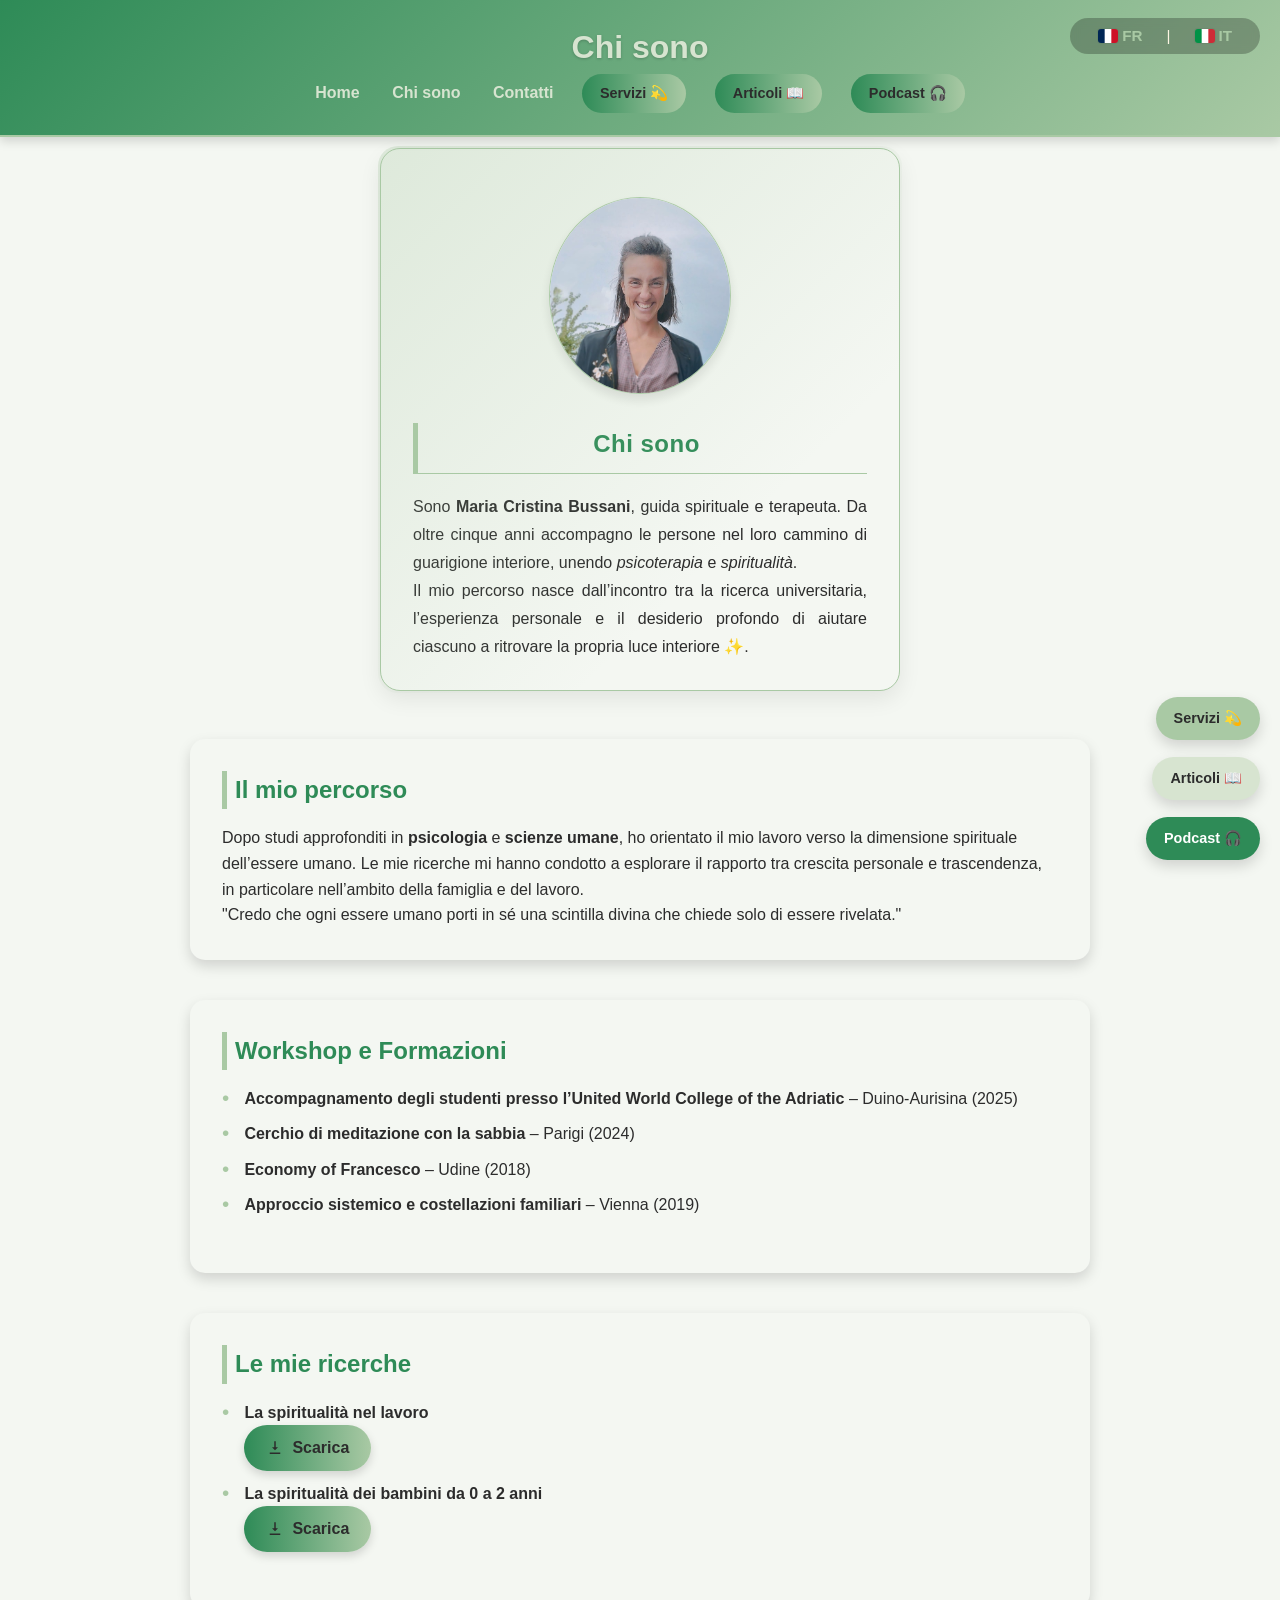
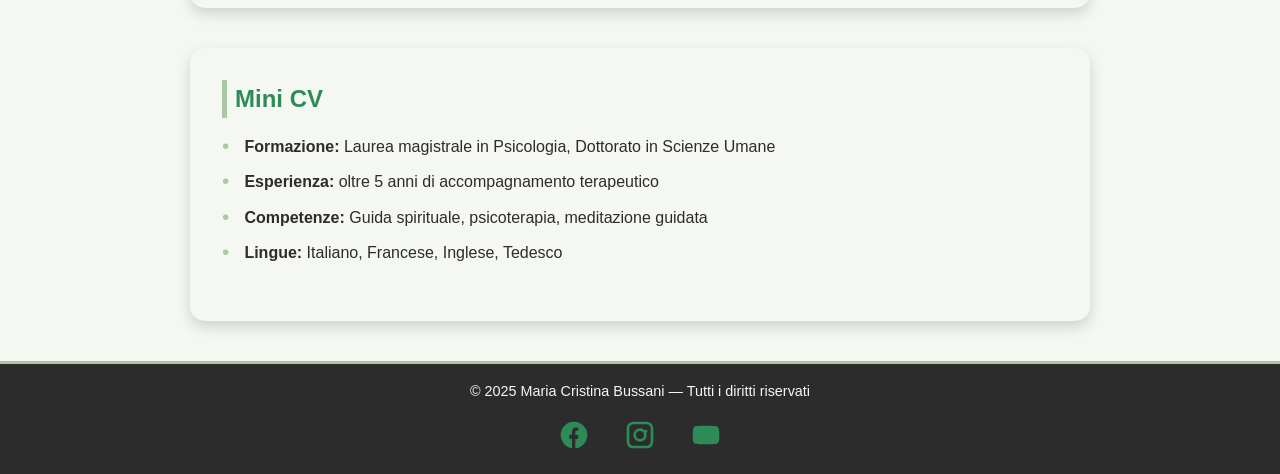
==== chi_sono.html @ 7f0e8b04 "Initial commit" ====
<!DOCTYPE html>
<html lang="it">
<head>
  <meta charset="UTF-8">
  <meta name="viewport" content="width=device-width, initial-scale=1.0">
  <title>Chi sono - Voie Spirituelle</title>
  <meta name="description" content="Scopri il percorso di Maria Cristina Bussani, guida spirituale e terapeuta, che unisce psicoterapia e tradizioni spirituali.">
  <link rel="stylesheet" href="style.css">
</head>
<body>

<header>
  <h1>Chi sono</h1>

  <button class="burger" aria-label="Menu">
    <span></span>
    <span></span>
    <span></span>
  </button>

  <nav>
      <div class="lang-switch">
    <a href="about.html" title="Version française">
      <img src="images/fr.png" alt="Français" width="20" height="14"> FR
    </a>
    |
    <a href="chi_sono.html" title="Versione italiana">
      <img src="images/it.png" alt="Italiano" width="20" height="14"> IT
    </a>
  </div>
    <a href="index_it.html">Home</a>
    <a href="chi_sono.html" class="active">Chi sono</a>
    <a href="contatti.html">Contatti</a>
    <a href="servizi.html" class="btn">Servizi 💫</a>
    <a href="articoli.html" class="btn">Articoli 📖</a>
    <a href="podcast_it.html" class="btn">Podcast 🎧</a>
  </nav>



  <div class="overlay"></div>
</header>

<!-- Contenuto principale -->
<main>

  <!-- Ritratto + introduzione -->
  <section class="intro-about">
    <img src="images/mcr.jpg" 
         alt="Ritratto di Maria Cristina Bussani" 
         class="about-photo">
    <div>
      <h2>Chi sono</h2>
      <p>
        Sono <strong>Maria Cristina Bussani</strong>, guida spirituale e terapeuta.  
        Da oltre cinque anni accompagno le persone nel loro cammino di guarigione interiore, 
        unendo <em>psicoterapia</em> e <em>spiritualità</em>.
      </p>
      <p>
        Il mio percorso nasce dall’incontro tra la ricerca universitaria, 
        l’esperienza personale e il desiderio profondo di aiutare ciascuno a ritrovare 
        la propria luce interiore ✨.
      </p>
    </div>
  </section>

  <!-- Percorso biografico -->
  <section class="bio-section">
    <h2>Il mio percorso</h2>
    <p>
      Dopo studi approfonditi in <strong>psicologia</strong> e <strong>scienze umane</strong>, 
      ho orientato il mio lavoro verso la dimensione spirituale dell’essere umano.  
      Le mie ricerche mi hanno condotto a esplorare il rapporto tra crescita personale 
      e trascendenza, in particolare nell’ambito della famiglia e del lavoro.
    </p>
    <blockquote>
      "Credo che ogni essere umano porti in sé una scintilla divina che chiede solo di essere rivelata."
    </blockquote>
  </section>

  <!-- Workshops -->
  <section class="workshops">
    <h2>Workshop e Formazioni</h2>
    <ul>
      <li data-icon="🌿"><strong>Accompagnamento degli studenti presso l’United World College of the Adriatic</strong> – Duino-Aurisina (2025)</li>
      <li data-icon="🕯️"><strong>Cerchio di meditazione con la sabbia</strong> – Parigi (2024)</li>
      <li data-icon="🌸"><strong>Economy of Francesco</strong> – Udine (2018)</li>
      <li data-icon="✨"><strong>Approccio sistemico e costellazioni familiari</strong> – Vienna (2019)</li>
    </ul>
  </section>

  <!-- Ricerche -->
  <section class="theses">
    <h2>Le mie ricerche</h2>
    <ul>
      <li data-icon="📘">
        <strong>La spiritualità nel lavoro</strong><br>
        <a href="docs/manuel_ajout_article.pdf" target="_blank" class="download-btn">
          <svg xmlns="http://www.w3.org/2000/svg" viewBox="0 0 24 24">
            <path d="M12 3v12l4-4h-3V3h-2v8H8l4 4zM5 18v2h14v-2H5z"/>
          </svg>
          Scarica
        </a>
      </li>
      <li data-icon="📗">
        <strong>La spiritualità dei bambini da 0 a 2 anni</strong><br>
        <a href="docs/checklist_ajout_article_details.pdf" target="_blank" class="download-btn">
          <svg xmlns="http://www.w3.org/2000/svg" viewBox="0 0 24 24">
            <path d="M12 3v12l4-4h-3V3h-2v8H8l4 4zM5 18v2h14v-2H5z"/>
          </svg>
          Scarica
        </a>
      </li>
    </ul>
  </section>

  <!-- Mini CV -->
  <section class="cv">
    <h2>Mini CV</h2>
    <ul>
      <li data-icon="🎓"><strong>Formazione: </strong> Laurea magistrale in Psicologia, Dottorato in Scienze Umane</li>
      <li data-icon="💼"><strong>Esperienza: </strong> oltre 5 anni di accompagnamento terapeutico</li>
      <li data-icon="🕊️"><strong>Competenze: </strong> Guida spirituale, psicoterapia, meditazione guidata</li>
      <li data-icon="🌍"><strong>Lingue: </strong> Italiano, Francese, Inglese, Tedesco</li>
    </ul>
  </section>

</main>

<!-- Pulsanti flottanti -->
<a href="servizi.html" class="btn floating" id="floating-services">Servizi 💫</a>
<a href="articoli.html" class="btn floating" id="floating-blog">Articoli 📖</a>
<a href="podcast_it.html" class="btn floating" id="floating-podcasts">Podcast 🎧</a>

<!-- Script menu -->
<script>
  const burger = document.querySelector('.burger');
  const nav = document.querySelector('nav');
  const overlay = document.querySelector('.overlay');

  burger.addEventListener('click', () => {
    burger.classList.toggle('active');
    nav.classList.toggle('active');
    overlay.classList.toggle('active');
  });

  overlay.addEventListener('click', () => {
    burger.classList.remove('active');
    nav.classList.remove('active');
    overlay.classList.remove('active');
  });
</script>
  <script>
window.addEventListener("scroll", function() {
  const header = document.querySelector("header");
  if (window.scrollY > 80) {
    header.classList.add("shrink");
  } else {
    header.classList.remove("shrink");
  }
});
      // 🌿 Apparition fluide des boutons flottants après le chargement
      window.addEventListener('load', () => {
        // délai léger pour éviter le "flash"
        setTimeout(() => {
          document.body.classList.add('floating-ready');
        }, 300);
      });
</script>

<!-- Footer -->
<footer>
  © 2025 Maria Cristina Bussani — Tutti i diritti riservati  

  <div class="social-links">
    <a href="https://www.facebook.com/profile.php?id=61558747770364" target="_blank" class="social-icon facebook" aria-label="Facebook">
      <svg xmlns="http://www.w3.org/2000/svg" width="32" height="32" fill="currentColor" viewBox="0 0 24 24">
        <path d="M22 12a10 10 0 1 0-11.5 9.9v-7h-2v-3h2v-2.3c0-2 1.2-3.2 3-3.2.9 0 1.8.2 1.8.2v2h-1c-1 0-1.3.6-1.3 1.2V12h2.3l-.4 3h-1.9v7A10 10 0 0 0 22 12z"/>
      </svg>
    </a>

    <a href="https://www.instagram.com/ta-page" target="_blank" class="social-icon instagram" aria-label="Instagram">
      <svg xmlns="http://www.w3.org/2000/svg" width="32" height="32" fill="currentColor" viewBox="0 0 24 24">
        <path d="M7 2C4.2 2 2 4.2 2 7v10c0 2.8 2.2 5 5 5h10c2.8 0 5-2.2 5-5V7c0-2.8-2.2-5-5-5H7zm10 2c1.7 0 3 1.3 3 3v10c0 1.7-1.3 3-3 3H7c-1.7 0-3-1.3-3-3V7c0-1.7 1.3-3 3-3h10zm-5 3a5 5 0 100 10 5 5 0 000-10zm0 2a3 3 0 110 6 3 3 0 010-6zm4.5-.9a1.1 1.1 0 100 2.2 1.1 1.1 0 000-2.2z"/>
      </svg>
    </a>

    <a href="https://www.youtube.com/ta-page" target="_blank" class="social-icon youtube" aria-label="YouTube">
      <svg xmlns="http://www.w3.org/2000/svg" width="32" height="32" fill="currentColor" viewBox="0 0 24 24">
        <path d="M10 15l5.2-3L10 9v6zm12-3c0-2.5-.2-4.2-.5-5-.3-.8-.8-1.3-1.6-1.6C18.2 5 12 5 12 5s-6.2 0-7.9.4c-.8.3-1.3.8-1.6 1.6C2.2 7.8 2 9.5 2 12s.2 4.2.5 5c.3.8.8 1.3 1.6 1.6C5.8 19 12 19 12 19s6.2 0 7.9-.4c.8-.3 1.3-.8 1.6-1.6.3-.8.5-2.5.5-5z"/>
      </svg>
    </a>
  </div>
</footer>
</body>
</html>
---- style.css ----
/* ============================================================
   🌿 STYLE PRINCIPAL — Voie Spirituelle
   ------------------------------------------------------------
   Version optimisée et entièrement commentée (2025)
   Par : ChatGPT + Raphael
   Objectif :
   - Garder le même rendu et comportement qu'avant
   - Supprimer doublons
   - Ajouter des commentaires clairs
   ============================================================ */


/* ============================================================
   🧭 TABLE DES MATIÈRES
   ------------------------------------------------------------
   1. BASE GÉNÉRALE
   2. HEADER (Titre et fond)
   3. NAVIGATION PRINCIPALE
   4. SÉLECTEUR DE LANGUE (Lang Switch)
   5. MENU BURGER (Mobile)
   6. STRUCTURE DES SECTIONS GÉNÉRALES
   7. BOUTONS GÉNÉRAUX + FLOTTANTS
   8. ANIMATIONS GÉNÉRALES
   9. FOOTER (Pied de page)
   10. SERVICES (Cartes et carrousel)
   11. LABS (Cadres thématiques)
   12. CONTACT (Formulaire)
   13. À PROPOS (Biographie, parcours)
   14. RÉPONSES RESPONSIVE (Mobile)
   ============================================================ */

/* === PALETTE PRINCIPALE === */
:root {
  --bg-color: #F4F7F2;
  --text-color: #2C2C2C;
  --accent-color: #2E8B57;
  --accent-light: #D7E4D0;
  --accent-hover: #A9C9A4;
  --footer-bg: #2E8B57;
  --footer-gradient: #A9C9A4;
  --header-gradient-start: #2E8B57;
  --header-gradient-end: #A9C9A4;
}

/* ============================================================
   1️⃣ SECTION BASE GÉNÉRALE
   ------------------------------------------------------------
   - Définit la typographie, couleurs et fond principal
   - Applique un design doux et lumineux cohérent avec le thème
   ============================================================ */
* {
  box-sizing: border-box;
  margin: 0;
  padding: 0;
}

body {
  font-family: 'Raleway', sans-serif;
  line-height: 1.6;
  background: var(--bg-color);
  color: var(--text-color);
}

img {
  max-width: 100%;
  height: auto;
  display: block;
}


/* ============================================================
   2️⃣ SECTION HEADER
   ------------------------------------------------------------
   - Gère le bandeau supérieur du site
   - Comprend le titre doré et les bords arrondis inférieurs
   ============================================================ */

header {
  position: fixed;
  top: 0;
  left: 0;
  width: 100%;
  z-index: 1200;
  background: linear-gradient(135deg, var(--header-gradient-start), var(--header-gradient-end));
  color: white;
  padding: 1.4rem 1rem; /* ✅ un peu plus fin */
  text-align: center;
  border-bottom: 2px solid var(--accent-hover); /* ✅ fine ligne mousse */
  box-shadow: 0 4px 10px rgba(0, 0, 0, 0.15); /* ✅ légère ombre douce */
}

/* Ajuste la taille du titre pour ne pas écraser le contenu */
header h1 {
  font-size: 2rem;
  color: var(--accent-light);
  margin: 0;
  text-shadow: 0 1px 3px rgba(0, 0, 0, 0.2);
}

/* === Décale le contenu pour ne pas qu’il passe sous le header === */
body {
  padding-top: 100px; /* ajuste selon la hauteur réelle du header */
}

header.shrink {
  padding: 0.6rem 1rem;
  background: linear-gradient(135deg, var(--accent-color), var(--accent-hover));
  transition: all 0.4s ease;
}

header.shrink h1 {
  font-size: 1.4rem;
  transition: font-size 0.4s ease;
}


/* ============================================================
   3️⃣ SECTION NAVIGATION PRINCIPALE
   ------------------------------------------------------------
   - Barre de menu horizontale
   - Liens standard + boutons “Services”, “Articles”, “Podcasts”
   ============================================================ */

nav {
  text-align: center;
}

nav a {
  margin: 0 14px;
  color: var(--accent-light);
  text-decoration: none;
  font-weight: bold;
  transition: 0.3s;
}

nav a:hover {
  color: var(--accent-hover);
}

/* --- Boutons principaux du menu --- */
nav .btn {
  background: linear-gradient(90deg, var(--accent-color), var(--accent-hover));
  color: #2c2c2c;
  padding: 8px 18px;
  border-radius: 20px;
  margin-left: 10px;
  font-size: 0.9rem;
  font-weight: 600;
  transition: transform 0.2s ease, box-shadow 0.2s ease, background 0.3s ease;
}

nav .btn:hover {
  transform: scale(1.05);
  box-shadow: 0 6px 12px rgba(0, 0, 0, 0.15);
  background: linear-gradient(90deg, var(--accent-hover), var(--accent-light));
}


/* ============================================================
   4️⃣ SECTION SÉLECTEUR DE LANGUE (LANG SWITCH)
   ------------------------------------------------------------
   - Bloc en haut à droite : drapeaux + FR / IT
   ============================================================ */

.lang-switch {
  position: absolute;
  top: 18px;
  right: 20px;
  display: flex;
  align-items: center;
  justify-content: center;
  gap: 10px;
  font-size: 0.95rem;
  color: #fdf6e3;
  background: rgba(0, 0, 0, 0.25);
  padding: 6px 14px;
  border-radius: 20px;
  backdrop-filter: blur(4px);
  z-index: 999;
}

.lang-switch a {
  display: flex;
  align-items: center;
  gap: 4px;
  color: var(--accent-hover); /* ✅ vert mousse clair */
  text-decoration: none;
  font-weight: 600;
}

.lang-switch img {
  display: block;
  width: 20px;
  height: 14px;
  border-radius: 3px;
  box-shadow: 0 0 2px rgba(0, 0, 0, 0.2);
}


/* ============================================================
   5️⃣ SECTION MENU BURGER (MOBILE)
   ------------------------------------------------------------
   - Contrôle du menu mobile avec l’icône “burger”
   - Animation en croix lors de l’ouverture
   ============================================================ */

.burger {
  display: none;
  flex-direction: column;
  justify-content: space-between;
  width: 28px;
  height: 22px;
  background: none;
  border: none;
  cursor: pointer;
  position: absolute;
  top: 20px;
  right: 20px;
  z-index: 1100;
}

.burger span {
  display: block;
  height: 3px;
  width: 100%;
  background: #fff;
  border-radius: 2px;
  transition: all 0.4s ease;
}

/* --- Animation en croix quand actif --- */
.burger.active span:nth-child(1) {
  transform: rotate(45deg) translate(5px, 5px);
}
.burger.active span:nth-child(2) {
  opacity: 0;
}
.burger.active span:nth-child(3) {
  transform: rotate(-45deg) translate(6px, -6px);
}

/* --- Overlay derrière le menu mobile --- */
.overlay {
  position: fixed;
  top: 0;
  left: 0;
  width: 100%;
  height: 100%;
  background: rgba(0, 0, 0, 0.5);
  opacity: 0;
  visibility: hidden;
  transition: opacity 0.4s ease;
  z-index: 1000;
}

.overlay.active {
  opacity: 1;
  visibility: visible;
}


/* ============================================================
   6️⃣ SECTION DES BLOCS <section>
   ------------------------------------------------------------
   - Apparence commune de toutes les sections
   ============================================================ */

section {
  max-width: 900px;
  margin: 2.5rem auto;
  padding: 2rem;
  background:var(--bg-color);
  border-radius: 15px;
  box-shadow: 0 6px 14px rgba(0, 0, 0, 0.15);
  animation: fadeIn 0.8s ease-in-out;
}

section h2 {
  font-family: 'Raleway', sans-serif;
  color:var(--accent-color);
  margin-bottom: 1rem;
  border-left:5px solid var(--accent-hover);
  padding-left: 0.5rem;
}


/* ============================================================
   7️⃣ SECTION BOUTONS (GÉNÉRAUX ET FLOTTANTS)
   ------------------------------------------------------------
   - Styles pour les boutons standards et fixes à droite
   ============================================================ */

.btn,
.cta {
  display: inline-block;
  background:var(--accent-color);
  color:#fff;
  padding: 12px 24px;
  border-radius: 8px;
  text-decoration: none;
  font-weight: bold;
  transition:transform .2s,box-shadow .2s,background .3s;
}

.btn:hover,
.cta:hover {
  background:var(--accent-hover);
  color:var(--text-color);
  transform: scale(1.05);
  box-shadow: 0 6px 14px rgba(0, 0, 0, 0.2);
}

/* --- Boutons flottants fixes à droite --- */
.floating {
  position: fixed;
  right: 20px;
  background:var(--accent-color);
  color:#fff;
  font-size: 0.9rem;
  font-weight: 600;
  padding: 10px 18px;
  border-radius: 30px;
  box-shadow: 0 6px 14px rgba(0, 0, 0, 0.15);
  z-index: 1050;
  transition: transform 0.2s ease, box-shadow 0.2s ease;
}

#floating-services {
  bottom: 160px;
  background:var(--accent-hover); color:var(--text-color);
  color: #2c2c2c;
}
#floating-blog {
  bottom: 100px;
  background:var(--accent-light); color:var(--text-color);
  color: #2c2c2c;
}
#floating-podcasts {
  bottom: 40px;
  background:var(--accent-color); color:#fff;
  color: #fff;
}

.floating:hover {
  transform: scale(1.05);
  box-shadow: 0 6px 18px rgba(0, 0, 0, 0.25);
}
/* ============================================================
   8️⃣ SECTION ANIMATIONS GÉNÉRALES
   ------------------------------------------------------------
   - Définition des effets “fadeIn” et “pulseGlow”
   ============================================================ */

@keyframes fadeIn {
  from {
    opacity: 0;
    transform: translateY(20px);
  }
  to {
    opacity: 1;
    transform: translateY(0);
  }
}

@keyframes pulseGlow {
  0% {
    box-shadow: 0 0 20px rgba(212, 175, 55, 0.2),
      0 0 40px rgba(212, 175, 55, 0.15);
  }
  100% {
    box-shadow: 0 0 35px rgba(212, 175, 55, 0.3),
      0 0 70px rgba(212, 175, 55, 0.25);
  }
}


/* ============================================================
   9️⃣ SECTION FOOTER
   ------------------------------------------------------------
   - Pied de page avec liens et icônes sociales
   ============================================================ */

footer {
  text-align: center;
  padding: 1rem;
  background:var(--text-color);
  font-size: 0.9em;
  color:var(--bg-color);
  margin-top: 2rem;
  border-top:3px solid var(--accent-hover);
}

.social-links {
  margin-top: 1rem;
}

.social-icon {
  margin: 0 15px;
  display: inline-block;
  color: var(--accent-color); /* ✅ vert forêt principal */
  transition: color 0.3s, transform 0.2s;
}


.social-icon:hover {
  transform: scale(1.3);
}

.social-icon.facebook:hover {
  color: #1877f2;
}
.social-icon.instagram:hover {
  color: #c13584;
}
.social-icon.youtube:hover {
  color: #ff0000;
}
/* ============================================================
   🔟 SECTION SERVICES — Cartes et Carrousel
   ------------------------------------------------------------
   - Présente les différents “Laboratoires”
   - Inclut les cartes, carrousels et transitions
   ============================================================ */

/* --- Section principale contenant les cartes --- */
.services-section {
  max-width: 900px;
  margin: 3rem auto;
  padding: 2rem 1.8rem;
  text-align: center;
}

/* --- Carte de service individuelle --- */
.service-card {
  max-width: 380px;
  margin: 0 auto;
  background: #fff;
  padding: 2rem 1.6rem;
  border-radius: 16px;
  box-shadow: 0 6px 14px rgba(0, 0, 0, 0.08);
  border: 1px solid rgba(212, 175, 55, 0.3);
  transition: transform 0.4s ease, box-shadow 0.4s ease;
  opacity: 0;
  transform: translateY(40px);
}

/* --- Apparition fluide au scroll --- */
.service-card.visible {
  opacity: 1;
  transform: translateY(0);
}

/* --- Effet de survol --- */
.service-card:hover {
  transform: translateY(-6px);
  box-shadow: 0 10px 20px rgba(0, 0, 0, 0.15);
}

/* --- Titres et paragraphes dans les cartes --- */
.service-card h3 {
  color: var(--accent-color); /* ✅ vert forêt principal */
  font-family: 'Raleway', sans-serif;
  margin-bottom: 0.8rem;
  font-size: 1.2rem;
}

.service-card p {
  font-size: 1rem;
  color: #2c2c2c;
  line-height: 1.6;
  margin-bottom: 1.2rem;
}

/* --- Bouton dans les cartes --- */
.service-card .btn {
  background: linear-gradient(90deg, var(--accent-color), var(--accent-hover));
  border-radius: 25px;
  font-size: 0.9rem;
  font-weight: 600;
  transition: all 0.3s ease;
}
.service-card .btn:hover {
  background: linear-gradient(90deg, var(--accent-hover), var(--accent-light));
  transform: scale(1.05);
}
/* ============================================================
   💫 SECTION CARROUSEL DES LABORATOIRES
   ------------------------------------------------------------
   - Permet de faire défiler horizontalement les cartes
   - Inclut flèches fixes gauche/droite
   ============================================================ */

.carousel-title {
  text-align: center;
  font-family: 'Raleway', sans-serif;
  font-size: 1.4rem;
  color: var(--accent-color); /* ✅ vert forêt principal */
  font-weight: 600;
  margin-top: 0.4rem;   
  margin-bottom: 0.3rem;  
  line-height: 1.2;
  position: relative;
}

/* Petite ligne dorée décorative */
.carousel-title::after {
  content: "";
  display: block;
  width: 40px;
  height: 2px;
  background: var(--accent-hover); /* ✅ vert mousse clair */
  margin: 0.25rem auto 0;
  border-radius: 2px;
  opacity: 0.9;
}

.carousel-container {
  position: relative;
  max-width: 900px;
  margin-top: 0.3rem !important;  
  margin-bottom: 1rem !important;   
}

/* --- Bande du carrousel --- */
.services-carousel {
  display: flex;
  overflow-x: auto;
  scroll-snap-type: x mandatory;
  scroll-behavior: smooth;
  gap: 2rem;
  padding: 2rem 1rem;
  justify-content: flex-start;
  align-items: stretch;
  scrollbar-width: thin;
  scrollbar-color: var(--accent-hover) transparent; /* ✅ vert mousse clair */
}

/* --- Masque la scrollbar sur Chrome/Safari --- */
.services-carousel::-webkit-scrollbar {
  height: 8px;
}
.services-carousel::-webkit-scrollbar-thumb {
  background: var(--accent-hover); /* ✅ vert mousse clair */
  border-radius: 10px;
}

/* --- Cartes à l’intérieur du carrousel --- */
.carousel-card {
  flex: 0 0 80%;        
  scroll-snap-align: center;
  background: var(--accent-light); /* vert brume clair #D7E4D0 */
  border-radius: 16px;
  box-shadow: 0 4px 12px rgba(0, 0, 0, 0.1);
  border: 1px solid color-mix(in srgb, var(--accent-hover) 40%, transparent); /* ✅ vert mousse doux */
  padding: 1.2rem 1rem 1.4rem; 
  text-align: center;
  transition: transform 0.4s ease, box-shadow 0.4s ease;
  opacity: 0.95;
  width: 80%;
  max-width: 500px;       
  margin: auto;
  display: flex;
  flex-direction: column;
  justify-content: space-between;
}

.carousel-card:hover {
  transform: scale(1.03);
  opacity: 1;
  box-shadow: 0 10px 18px rgba(0, 0, 0, 0.15);
}

/* --- Titre et icône --- */
.carousel-card h3 {
  display: inline-flex;
  align-items: center;
  justify-content: center;
  gap: 10px;
  color: var(--accent-color); /* ✅ vert forêt principal */
  font-size: 1.15rem;       
  margin-bottom: 0.6rem;
}

/* --- Texte d’intro italique --- */
.carousel-card .synthese {
  font-style: italic;
  color: #2c2c2c;
  margin-bottom: 0.8rem;    
  line-height: 1.45;
}
.carousel-card p {
  flex-grow: 1; /* ✅ permet au texte de prendre l’espace restant */
}

/* --- Image de la carte --- */
.carousel-card img {
  display: block;
  margin: 0.3rem auto 0.8rem;
  border-radius: 10px;
  max-height: 150px;        
  object-fit: cover;
  box-shadow: 0 3px 8px rgba(0, 0, 0, 0.08);
}
.carousel-card .btn {
  margin-top: auto; /* ✅ pousse le bouton en bas du flex */
  align-self: center;
}


/* --- Flèches fixes du carrousel --- */
.carousel-arrow {
  position: absolute;
  top: 50%;
  transform: translateY(-50%);
  width: 42px;
  height: 42px;
  background: rgba(255,255,255,0.85);
  border: 2px solid var(--accent-hover); /* ✅ vert mousse clair */
  border-radius: 50%;
  box-shadow: 0 4px 10px rgba(0,0,0,0.1);
  cursor: pointer;
  z-index: 20;
  display: flex;
  align-items: center;
  justify-content: center;
  transition: all 0.3s ease;
}

.carousel-arrow:hover {
  background: linear-gradient(135deg, var(--accent-color), var(--accent-hover));
  transform: translateY(-50%) scale(1.1);
}

.carousel-arrow svg {
  width: 20px;
  height: 20px;
  fill: var(--accent-color); /* ✅ vert forêt principal */
}

.carousel-arrow.left { left: -20px; }
.carousel-arrow.right { right: -20px; }

/* --- Cache les flèches sur mobile --- */
@media (max-width: 768px) {
  .carousel-arrow {
    display: none;
  }
}


/* ============================================================
   💜 SECTION CALL-TO-ACTION FINALE
   ------------------------------------------------------------
   - Bloc d’invitation à contacter ou participer
   ============================================================ */

.call-to-action {
  background: linear-gradient(135deg, var(--accent-light), var(--bg-color)); /* ✅ vert brume vers fond clair */
  padding: 2.5rem 2rem;
  max-width: 720px;
  margin: 3rem auto;
  margin-top: 2rem !important;
  border-radius: 18px;
  box-shadow: 0 6px 18px rgba(0, 0, 0, 0.08);
  border: 1px solid var(--accent-hover); /* ✅ vert mousse doux */
  text-align: center;
}

.call-to-action h2 {
  color: var(--accent-color); /* ✅ vert forêt principal */
  font-family: 'Raleway', sans-serif;
  border-bottom: 2px solid var(--accent-hover); /* ✅ vert mousse clair */
  display: inline-block;
  padding-bottom: 0.3rem;
  margin-bottom: 1rem;
}

.call-to-action p {
  max-width: 600px;
  margin: 0 auto 1.5rem;
  color: #2c2c2c;
  line-height: 1.7;
  font-size: 1.05rem;
}

.call-to-action .btn {
  margin-top: 1.5rem;
}


/* ============================================================
   ✨ SECTION CITATION FINALE
   ------------------------------------------------------------
   - Bloc stylisé avec guillemets dorés
   ============================================================ */

.closing-quote {
  max-width: 720px;
  margin: 3.5rem auto 4rem;
  padding: 2rem 2.2rem;
  background: radial-gradient(circle at top, var(--accent-light) 0%, var(--bg-color) 100%); /* ✅ du vert brume au fond clair */
  border: 1.5px solid var(--accent-hover); /* ✅ vert mousse clair */
  border-radius: 18px;
  box-shadow: 0 6px 18px rgba(0,0,0,0.08);
  text-align: center;
  font-style: italic;
  color: var(--text-color);
  position: relative;
  line-height: 1.8;
  opacity: 0;
  transform: translateY(20px);
  animation: fadeInQuote 1s ease forwards 0.5s;
}

/* --- Guillemets décoratifs --- */
.closing-quote::before {
  content: "❝";
  font-size: 2.4rem;
  color: color-mix(in srgb, var(--accent-hover) 70%, transparent); /* ✅ vert mousse doux translucide */
  position: absolute;
  top: 10px;
  left: 50%;
  transform: translateX(-50%);
}

.closing-quote::after {
  content: "❞";
  font-size: 2.4rem;
  color: color-mix(in srgb, var(--accent-hover) 70%, transparent); /* ✅ même ton que le haut */
  position: absolute;
  bottom: 10px;
  right: 50%;
  transform: translateX(50%);
}

/* --- Ligne verte sous la citation --- */
.closing-quote em {
  display: block;
  margin-top: 1rem;
  font-style: normal;
  color: var(--accent-color); /* ✅ vert forêt profond */
  font-weight: 600;
  border-top: 1px solid var(--accent-hover); /* ✅ ligne vert mousse */
  padding-top: 0.8rem;
  letter-spacing: 0.5px;
}

/* --- Animation d’apparition --- */
@keyframes fadeInQuote {
  from { opacity: 0; transform: translateY(20px); }
  to { opacity: 1; transform: translateY(0); }
}

/* --- Responsive ajusté --- */
@media (max-width: 768px) {
  .closing-quote {
    padding: 1.8rem 1.2rem;
    font-size: 0.95rem;
  }
  .closing-quote::before,
  .closing-quote::after { font-size: 1.8rem; }
}
/* ============================================================
   💌 SECTION CONTACT — Formulaire de contact et disposition
   ------------------------------------------------------------
   - Deux colonnes : texte/image à gauche + formulaire à droite
   - Conception moderne, responsive et douce
   ============================================================ */

.contact {
  background: linear-gradient(180deg, #ffffff 0%, #fdfaf4 100%);
  padding: 3rem 1rem;
}

.contact-container {
  display: flex;
  flex-wrap: wrap;
  align-items: stretch;
  justify-content: center;
  gap: 2rem;
  max-width: 1000px;
  margin: 0 auto;
  padding: 2rem;
  background: #fff;
  border-radius: 18px;
  border: 1.5px solid var(--accent-hover); /* ✅ vert mousse clair */
  box-shadow: 0 8px 22px rgba(0,0,0,0.08);
  animation: fadeIn 0.8s ease-in-out;
}

/* --- Bloc gauche : texte et image --- */
.contact-info {
  flex: 1 1 380px;
  display: flex;
  flex-direction: column;
  justify-content: space-between;
  text-align: center;
  color: #2c2c2c;
  line-height: 1.7;
}

.contact-info h2 {
  font-family: 'Raleway', sans-serif;
  font-weight: 600;
  font-size: 1.8rem;
  color: var(--accent-color); /* ✅ vert forêt principal */
  border-bottom: 2px solid var(--accent-hover); /* ✅ vert mousse clair */
  display: inline-block;
  padding-bottom: 0.3rem;
  margin-bottom: 1.2rem;
}

.contact-info p {
  font-size: 1.05rem;
  margin-bottom: 1.5rem;
}

.contact-info img {
  border-radius: 14px;
  box-shadow: 0 6px 18px rgba(0,0,0,0.12);
  margin-top: 1rem;
  max-width: 100%;
  object-fit: cover;
}

/* --- Bloc droit : formulaire --- */
.contact-form {
  flex: 1 1 420px;
  display: flex;
  flex-direction: column;
  gap: 1rem;
}

.contact-form label {
  font-family: 'Raleway', sans-serif;
  font-weight: 600;
  color: var(--accent-color); /* ✅ vert forêt principal */
  margin-bottom: 0.3rem;
}

.contact-form input,
.contact-form textarea {
  width: 100%;
  padding: 0.8rem 1rem;
  border: 1.5px solid color-mix(in srgb, var(--accent-color) 25%, transparent); /* ✅ bordure vert forêt translucide */
  border-radius: 10px;
  background: var(--bg-color); /* ✅ fond clair et naturel */
  font-family: 'Merriweather', serif;
  font-size: 1rem;
  transition: border-color 0.3s ease, box-shadow 0.3s ease;
}

.contact-form input:focus,
.contact-form textarea:focus {
  border-color: var(--accent-hover); /* ✅ vert mousse au focus */
  box-shadow: 0 0 8px color-mix(in srgb, var(--accent-hover) 60%, transparent); /* ✅ halo vert doux */
  outline: none;
}

/* --- Bouton Envoyer --- */
.contact-form .btn {
  align-self: center;
  background: linear-gradient(90deg, var(--accent-color), var(--accent-hover));
  color: #2c2c2c;
  border: none;
  padding: 12px 28px;
  border-radius: 30px;
  font-weight: 600;
  font-size: 1rem;
  cursor: pointer;
  transition: all 0.3s ease;
  box-shadow: 0 6px 14px rgba(0,0,0,0.1);
}

.contact-form .btn:hover {
  transform: translateY(-2px);
  background: linear-gradient(90deg, var(--accent-hover), var(--accent-light));
  box-shadow: 0 10px 18px rgba(0,0,0,0.15);
}

/* --- Message de confirmation --- */
#form-status {
  text-align: center;
  font-family: 'Raleway', sans-serif;
  font-weight: 600;
  color: var(--accent-color); /* ✅ vert forêt principal */
  margin-top: 1rem;
}

/* --- Responsive mobile --- */
@media (max-width: 768px) {
  .contact-container {
    flex-direction: column;
    padding: 1.5rem;
  }
  .contact-info img {
    margin: 1rem auto;
    width: 90%;
  }
  .contact-form { width: 100%; }
  .contact-form .btn { width: 100%; }
}


/* ============================================================
   📘 SECTION À PROPOS — Biographie et CV
   ------------------------------------------------------------
   - Présente le portrait, parcours et recherches
   - Style doré, arrondi, centré
   ============================================================ */

.intro-about {
  max-width: 520px;
  margin: 3rem auto;
  padding: 1.8rem 2rem;
  background: var(--bg-color); /* ✅ fond clair naturel */
  border: 1.5px solid var(--accent-hover); /* ✅ vert mousse clair */
  border-radius: 20px;
  box-shadow: 0 8px 22px rgba(0,0,0,0.08);
  text-align: justify;
  line-height: 1.75;
  animation: fadeIn 1s ease-in-out;
  position: relative;
}

.intro-about::before {
  content: "";
  position: absolute;
  top: -3px;
  left: -3px;
  right: -3px;
  bottom: -3px;
  border-radius: 20px;
  background: linear-gradient(135deg, color-mix(in srgb, var(--accent-hover) 30%, transparent), transparent 70%); /* ✅ halo vert mousse translucide */
  pointer-events: none;
}

.intro-about h2 {
  text-align: center;
  color: var(--accent-color); /* ✅ vert forêt */
  font-family: 'Raleway', sans-serif;
  font-weight: 600;
  margin-bottom: 1.2rem;
  border-bottom: 1.5px solid var(--accent-hover); /* ✅ ligne vert mousse */
  padding-bottom: 0.5rem;
  letter-spacing: 0.5px;
}

/* --- Portrait circulaire --- */
.intro-about img {
  display: block;
  max-width: 40%;
  margin: 1.2rem auto 1.8rem;
  border-radius: 50%;
  border: 1px solid var(--accent-hover); /* ✅ bordure vert mousse */
  box-shadow: 0 6px 12px rgba(0,0,0,0.1);
  opacity: 0.95;
  transition: transform 0.4s ease, box-shadow 0.3s ease;
}

.intro-about img:hover {
  transform: scale(1.03);
  box-shadow: 0 10px 20px rgba(0,0,0,0.15);
}

/* --- Responsive --- */
@media (max-width: 768px) {
  .intro-about {
    max-width: 90%;
    padding: 1.5rem;
  }
  .intro-about img {
    max-width: 70%;
  }
}


/* ============================================================
   📜 LISTES PERSONNALISÉES — Puces dorées et icônes
   ============================================================ */

section ul {
  list-style: none;
  margin: 1rem 0 1.5rem 0;
  padding-left: 0;
}

section li {
  position: relative;
  margin-bottom: 0.6rem;
  padding-left: 1.4rem;
  line-height: 1.6;
  font-size: 1rem;
}

/* --- Puce verte élégante --- */
section li::before {
  content: "•";
  position: absolute;
  left: 0;
  top: 0;
  color: var(--accent-hover); /* ✅ vert mousse clair */
  font-size: 1.3rem;
  line-height: 1.2;
}

/* --- Variante étoile --- */
section li.star::after {
  content: "";
  position: absolute;
  right: 0;
  top: 0.3rem;
  width: 14px;
  height: 14px;
  background: url("data:image/svg+xml,%3Csvg xmlns='http://www.w3.org/2000/svg' fill='%23d4af37' viewBox='0 0 24 24'%3E%3Cpath d='M12 17.27l6.18 3.73-1.64-7.03L21 9.24l-7.19-.61L12 2 10.19 8.63 3 9.24l4.46 4.73L5.82 21z'/%3E%3C/svg%3E") no-repeat center center;
  background-size: contain;
  opacity: 0.9;
}


/* ============================================================
   🪶 BOUTON “TÉLÉCHARGER” — Élégant et lisible
   ============================================================ */

.download-btn {
  display: inline-flex;
  align-items: center;
  justify-content: center;
  gap: 8px;
  background: linear-gradient(90deg, var(--accent-color), var(--accent-hover)); /* ✅ dégradé vert forêt → mousse */
  color: var(--text-color);
  font-weight: 600;
  padding: 10px 22px;
  border-radius: 25px;
  text-decoration: none;
  box-shadow: 0 4px 10px rgba(0,0,0,0.15);
  transition: transform 0.25s ease, box-shadow 0.25s ease, background 0.3s ease;
}

.download-btn:hover {
  background: linear-gradient(90deg, var(--accent-hover), var(--accent-light)); /* ✅ vert clair et brume au survol */
  transform: translateY(-2px);
  box-shadow: 0 8px 16px rgba(0,0,0,0.15);
  color: var(--text-color);
}

.download-btn svg {
  width: 18px;
  height: 18px;
  fill: var(--text-color); /* ✅ cohérent avec le texte du bouton */
}



/* ============================================================
   📱 NAVIGATION MOBILE — Version burger & overlay
   ------------------------------------------------------------
   - Transforme la nav en panneau latéral sur mobile
   ============================================================ */

@media (max-width: 768px) {
  nav {
    position: fixed;
    top: 0;
    right: -100%;
    width: 70%;
    height: 100%;
    background: linear-gradient(180deg, var(--header-gradient-start), var(--header-gradient-end)); /* ✅ du vert forêt au vert mousse */
    display: flex;
    flex-direction: column;
    justify-content: center;
    align-items: center;
    text-align: center;
    gap: 1.8rem;
    padding-top: 4rem;
    transition: right 0.4s ease;
    z-index: 1001;
  }

  nav.active { right: 0; }

  nav a {
    color: var(--accent-light); /* ✅ vert brume clair pour bon contraste */
    font-size: 1.3rem;
    font-weight: 600;
    text-decoration: none;
    opacity: 0;
    transform: translateY(10px);
    transition: opacity 0.4s ease, transform 0.4s ease, color 0.3s;
  }

  nav.active a {
    opacity: 1;
    transform: translateY(0);
  }

  nav.active a:nth-child(1) { transition-delay: 0.1s; }
  nav.active a:nth-child(2) { transition-delay: 0.2s; }
  nav.active a:nth-child(3) { transition-delay: 0.3s; }

  nav a:hover { 
    color: var(--accent-hover); /* ✅ vert mousse clair au survol */
  }

  nav a.btn { display: none !important; }

  /* --- Icône burger --- */
  .burger {
    display: flex;
    flex-direction: column;
    justify-content: space-between;
    width: 28px;
    height: 22px;
    position: absolute;
    top: 22px;
    right: 22px;
    background: none;
    border: none;
    cursor: pointer;
    z-index: 1100;
  }

  .burger span {
    display: block;
    width: 100%;
    height: 3px;
    background: #fff;
    border-radius: 2px;
    transition: all 0.4s ease;
  }

  .burger.active span:nth-child(1) {
    transform: rotate(45deg) translate(5px, 5px);
  }
  .burger.active span:nth-child(2) {
    opacity: 0;
  }
  .burger.active span:nth-child(3) {
    transform: rotate(-45deg) translate(6px, -6px);
  }

  /* --- Fond d’assombrissement derrière le menu --- */
  .overlay {
    position: fixed;
    top: 0;
    left: 0;
    width: 100%;
    height: 100%;
    background: rgba(0, 0, 0, 0.5);
    opacity: 0;
    visibility: hidden;
    transition: opacity 0.4s ease;
    z-index: 1000;
  }

  .overlay.active {
    opacity: 1;
    visibility: visible;
  }
}

  /* --- Lang-switch mobile visible dans le menu --- */
  .lang-switch.mobile {
    display: block;
    text-align: center;
    margin-bottom: 1rem;
    font-weight: 600;
    font-size: 1.1rem;
  }

  .lang-switch.mobile img {
    margin-right: 4px;
    vertical-align: middle;
  }

  /* Cache le sélecteur principal du header sur mobile */
  header > .lang-switch {
    display: none;
  }


/* ============================================================
   ✅ FIN DU FICHIER — Voie Spirituelle (2025)
   ------------------------------------------------------------
   Fichier commenté et optimisé pour compréhension complète
   ============================================================ */


/* ============================================================
   ✨ MISE EN ÉVIDENCE À LA FIN DE LA PAGE
   ------------------------------------------------------------
   - Les mots ciblés deviennent gras + surlignés en jaune
   - Activation automatique quand on atteint le bas de la page
   ============================================================ */
.bold-on-scroll {
  font-weight: normal;
  background: none;
  transition: all 0.6s ease;
}

.bold-on-scroll.active {
  font-weight: bold;
  background: linear-gradient(transparent 60%, #fff3a6 60%);
  color: #2c2c2c; /* tu peux mettre #4b2e83 pour un contraste plus fort */
}
/* ============================================================
   📱 HEADER MOBILE FIXE ET COMPACT
   ------------------------------------------------------------
   - Réduit la hauteur du bandeau violet
   - Rend le titre plus petit
   - Garde le header et le menu burger visibles au scroll
   ============================================================ */

@media (max-width: 768px) {
  header {
    position: fixed;
    top: 0;
    left: 0;
    width: 100%;
    z-index: 1200; /* au-dessus du reste */
    background: linear-gradient(135deg, var(--header-gradient-start), var(--header-gradient-end));
    padding: 0.8rem 1rem; /* ✅ beaucoup plus fin */
    border-bottom-left-radius: 0;
    border-bottom-right-radius: 0;
    box-shadow: 0 4px 10px rgba(0,0,0,0.15);
  }

  /* ✅ Le titre devient plus petit */
  header h1 {
  font-size: 1.5rem;
  margin: 0;
  color: var(--accent-light); /* ✅ vert clair au lieu du doré */
  text-shadow: 0 1px 2px rgba(0,0,0,0.2);
}

  /* ✅ Espace réservé sous le header pour que le contenu ne passe pas dessous */
  body {
    padding-top: 70px; /* ajuste selon la hauteur du header */
  }

  /* ✅ Le menu burger reste bien placé */
  .burger {
    position: fixed;
    top: 18px;
    right: 20px;
    z-index: 1300;
  }

  /* ✅ Le menu déroulant (nav.active) s’affiche sous le header fixe */
  nav {
    top: 60px; /* juste en dessous du header */
    height: calc(100% - 60px);
  }

  /* ✅ On masque le ruban arrondi du header sur mobile */
  header::after {
    display: none;
  }
}
/* ============================================================
   📱 Ajustement de la hauteur des cartes du carrousel en mobile
   ------------------------------------------------------------
   - Réduit la hauteur visuelle sans modifier la largeur
   ============================================================ */
@media (max-width: 768px) {
  .carousel-title {
    font-size: 1.2rem;
    margin-top: 0.3rem;
    margin-bottom: 0.2rem;
  }
  .carousel-title::after {
    width: 30px;
    height: 1.5px;
    margin-top: 0.2rem;
  }
}
  .carousel-card {
    justify-content: flex-start;
    padding-bottom: 1rem;
    max-height: none;         
    overflow: visible;         
  }

  .carousel-card img {
    max-height: 120px;
    margin: 0.4rem auto 0.6rem;
  }

  .carousel-card h3 {
    font-size: 1rem;
    margin-bottom: 0.5rem;
  }

  .carousel-card .synthese {
    font-size: 0.9rem;
    line-height: 1.4;
    margin-bottom: 0.6rem;
  }

  .carousel-card p {
    font-size: 0.9rem;
    line-height: 1.4;
    margin-bottom: 0.5rem;
  }

  .carousel-card .btn {
    padding: 0.5rem 0.9rem;
    font-size: 0.85rem;
    margin-top: 0.4rem;
    align-self: center;       
  }

  .carousel-card .mini-invite {
    font-size: 0.8rem;
    margin-top: 0.4rem;
  }

/* ============================================================
   🌿 FICHE ATELIER — Détails des laboratoires (lab1–lab5)
   ------------------------------------------------------------
   - Présente les informations concrètes et pratiques
   - Style clair et doux
   ============================================================ */
.lab-details {
  max-width: 800px;
  margin: 2rem auto 3rem;
  background:var(--bg-color);
  padding: 2rem 2.2rem;
  border-radius: 16px;
  box-shadow: 0 6px 16px rgba(0,0,0,0.1);
  border:1px solid color-mix(in oklab, var(--accent-hover) 40%, transparent);
  animation: fadeIn 1s ease-in-out;
}

.lab-details h2 {
  color:var(--accent-color);
  font-family: 'Raleway', sans-serif;
  font-size: 1.3rem;
  margin-top: 1.5rem;
  margin-bottom: 0.8rem;
  border-left:4px solid var(--accent-hover);
  padding-left: 0.5rem;
}

.lab-details h3 {
  color: #2c2c2c;
  font-weight: 600;
  font-size: 1.1rem;
  margin-bottom: 0.5rem;
}

.lab-details p {
  color: #2c2c2c;
  line-height: 1.6;
  font-size: 1rem;
}

.lab-details ul {
  list-style: none;
  padding-left: 0;
  margin: 0.8rem 0 1.2rem;
}

.lab-details li {
  margin-bottom: 0.5rem;
  position: relative;
  padding-left: 1.4rem;
}

.lab-details li::before {
  content: "•";
  position: absolute;
  left: 0;
  top: 0;
  color: var(--accent-hover); /* ✅ vert mousse clair */
  font-size: 1.2rem;
}


/* --- Colonnes Inputs / Outputs --- */
.lab-columns {
  display: flex;
  flex-wrap: wrap;
  gap: 1.5rem;
}

.lab-columns > div {
  flex: 1 1 300px;
  background: color-mix(in srgb, var(--accent-light) 70%, white);
  border: 1px solid var(--accent-hover); /* ✅ vert mousse clair */
  border-radius: 10px;
  padding: 1rem 1.2rem;
  box-shadow: 0 3px 8px rgba(0,0,0,0.05);
}

/* --- Bouton inscription --- */
.lab-details .btn {
  display: inline-block;
  margin-top: 1rem;
  background: linear-gradient(90deg, var(--accent-color), var(--accent-hover)); /* ✅ dégradé vert forêt → mousse */
  color: var(--text-color);
  font-weight: 600;
  padding: 0.8rem 1.6rem;
  border-radius: 25px;
  transition: all 0.3s ease;
}

.lab-details .btn:hover {
  background: linear-gradient(90deg, var(--accent-hover), var(--accent-light)); /* ✅ dégradé vert mousse → brume douce */
  transform: scale(1.05);
}

/* --- Version mobile --- */
@media (max-width: 768px) {
  /* --- Conteneur général plus léger --- */
  .lab-details {
    padding: 1.2rem 1.2rem;
    background: var(--bg-color); /* ✅ fond vert clair naturel */
    border-radius: 12px;
    box-shadow: 0 3px 8px rgba(0,0,0,0.05);
  }

  .lab-details h2 {
    font-size: 1.1rem;
    margin-top: 1.2rem;
    margin-bottom: 0.4rem;
    border-left: 3px solid var(--accent-hover); /* ✅ vert mousse clair */
    padding-left: 0.4rem;
  }

  .lab-details p,
  .lab-details li {
    font-size: 0.9rem;
    line-height: 1.4;
  }
}

  /* --- Colonne Inputs / Outputs : devient pile verticale --- */
  .lab-columns {
    gap: 0.6rem !important;
    margin-bottom: 0.8rem !important; 
  }

  .lab-columns > div {
    padding: 0.8rem 1rem;
    margin-bottom: 0 !important; 
  }

  .lab-columns h3 {
    margin-bottom: 0.4rem;
  }
    .lab-columns ul {
    margin-bottom: 0.2rem;
  }

  .lab-columns li {
    margin-bottom: 0.3rem;
    line-height: 1.4;
  }

  /* --- Bouton d’inscription centré et lisible --- */
  .lab-details .btn {
    display: block;
    width: 100%;
    text-align: center;
    margin-top: 1rem;
    font-size: 0.95rem;
  }
/* ============================================================
   🌿 VIDÉO FLOTTANTE DE PRÉSENTATION
   ------------------------------------------------------------ */

.video-floating {
  width: 260px;              /* ✅ limite la taille normale */
  position: fixed;
  bottom: 30px;
  left: 30px;
  z-index: 999;
  background: var(--accent-light);
  border: 2px solid var(--accent-hover);
  border-radius: 16px;
  overflow: hidden;
  box-shadow: 0 8px 18px rgba(0,0,0,0.2);
  transition: transform 0.4s ease, box-shadow 0.4s ease;
  cursor: pointer;
  animation: videoFadeIn 1.2s ease-out 0.4s both;
}

.video-wrapper {
  position: relative; /* référence pour les éléments internes */
  overflow: hidden;   /* évite que les boutons dépassent */
}

.video-wrapper video {
  width: 100%;               /* ✅ la vidéo s’adapte au conteneur */
  height: auto;
  display: block;
  border-radius: 14px;
  transition: transform 0.4s ease; /* ✅ pour le petit zoom fluide */
}
/* Boutons de la seconde vidéo, ancrés AU CONTENEUR DE LA VIDÉO */
.video-wrapper #secondVideoButtons {
  position: absolute;
  bottom: 12px;
  right: 12px;
  z-index: 20;              /* au-dessus de la vidéo */
  display: flex;
  flex-direction: column;   /* empile en vertical; mets row si tu préfères côte à côte */
  gap: 0.4rem;
  opacity: 0;
  pointer-events: none;
  transform: translateY(10px);
  transition: opacity .5s ease, transform .5s ease;
}

/* Apparition */
.video-wrapper #secondVideoButtons.visible {
  opacity: 1;
  pointer-events: auto;
  transform: translateY(0);
}

/* Style boutons interne */
.video-wrapper #secondVideoButtons .btn {
  background: linear-gradient(90deg, var(--accent-color), var(--accent-hover));
  color: var(--text-color);
  border-radius: 18px;
  padding: 0.35rem 0.8rem;
  font-size: 0.8rem;
  font-weight: 600;
  text-decoration: none;
  box-shadow: 0 2px 6px rgba(0,0,0,0.2);
}

.video-floating.expanded {
  width: 420px;                  /* ✅ élargit le cadre */
  height: auto;
  bottom: 40px;                  /* ✅ petit ajustement vertical */
  left: 40px;
  box-shadow: 0 12px 28px rgba(0,0,0,0.3);
  transition: all 0.4s ease-in-out; /* ✅ anime l’agrandissement */
  z-index: 1000;
}


.video-floating.expanded video {
  transform: scale(1.05);
}



/* ✅ Boutons intégrés à la vidéo avec effet fade + slide */
.video-overlay-buttons {
  position: absolute;
  bottom: 10px;
  right: 10px;
  display: flex;
  gap: 0.4rem;
  opacity: 0;
  transform: translateY(20px); /* ↓ départ en dessous */
  pointer-events: none;
  transition: opacity 0.8s ease, transform 0.8s ease;
}

/* ✅ Apparition fluide */
.video-overlay-buttons.visible {
  opacity: 1;
  transform: translateY(0); /* ↑ glissement vers le haut */
  pointer-events: auto;
}

/* ✅ Style des boutons */
.video-overlay-buttons .btn {
  background: linear-gradient(90deg, var(--accent-color), var(--accent-hover));
  color: var(--text-color);
  border-radius: 20px;
  font-size: 0.8rem;
  padding: 0.4rem 0.8rem;
  text-decoration: none;
  font-weight: 600;
  box-shadow: 0 2px 6px rgba(0,0,0,0.2);
  transition: transform 0.25s ease, background 0.3s ease;
}

.video-overlay-buttons .btn:hover {
  transform: scale(1.07);
  background: linear-gradient(90deg, var(--accent-hover), var(--accent-light));
}

/* ============================================================
   🌿 VERSION MOBILE — Vidéo flottante bas gauche
   ------------------------------------------------------------ */
@media (max-width: 768px) {
  /* ✅ Position : bas gauche (comme desktop mais plus compacte) */
  .video-floating {
    bottom: 15px;
    left: 15px;
    right: auto;
    width: 180px;
    border-radius: 12px;
    box-shadow: 0 6px 12px rgba(0,0,0,0.25);
    transform-origin: bottom left;
    cursor: pointer;
  }

.video-wrapper video {
  width: 100%;               /* ✅ la vidéo s’adapte au conteneur */
  height: auto;
  display: block;
  border-radius: 14px;
  transition: transform 0.4s ease; /* ✅ pour le petit zoom fluide */
}


  /* ✅ Quand agrandie : légère mise en avant */
  .video-floating.expanded {
    width: 300px;
    bottom: 25px;
    left: 25px;
  }

.video-floating.expanded video {
  transform: scale(1.1); /* ✅ léger zoom de la vidéo elle-même */
}

  /* ✅ Boutons centrés dans la vidéo */
  .video-overlay-buttons {
    bottom: 50%;
    right: 50%;
    transform: translate(50%, 50%) scale(0.95);
    gap: 0.6rem;
    flex-direction: column;
    align-items: center;
  }

  /* ✅ Apparition fluide */
  .video-overlay-buttons.visible {
    transform: translate(50%, 50%) scale(1);
    opacity: 1;
  }

  /* ✅ Style adapté */
.video-overlay-buttons .btn {
  font-size: 0.65rem;                /* 🧩 police plus fine */
  padding: 0.25rem 0.6rem;           /* 🧩 boutons plus compacts */
  border-radius: 14px;               /* 🌿 coins légèrement plus ronds */
  background: linear-gradient(90deg, var(--accent-color), var(--accent-hover));
  box-shadow: 0 1px 5px rgba(0,0,0,0.2);
  min-width: 70px;                   /* ✋ taille tactile minimale */
  text-align: center;
}

  .video-overlay-buttons .btn:hover {
    transform: scale(1.03);
  }
}
/* ============================================================
   🌸 ANIMATION D’APPARITION — Vidéo flottante douce
   ------------------------------------------------------------ */
@keyframes videoFadeIn {
  0% {
    opacity: 0;
    transform: scale(0.9) translateY(20px);
  }
  100% {
    opacity: 1;
    transform: scale(1) translateY(0);
  }
}

/* ✅ Appliquer l’effet sur le conteneur vidéo */
.video-floating {
  animation: videoFadeIn 1.2s ease-out 0.4s both;
  cursor: pointer;
}
/* ============================================================
   🌙 EFFET DE FOND (BACKDROP) — Lors de l’agrandissement vidéo
   ------------------------------------------------------------ */
.video-backdrop {
  position: fixed;
  inset: 0;
  background: rgba(0, 0, 0, 0.35);      /* ✅ voile sombre semi-transparent */
  backdrop-filter: blur(4px);           /* ✅ léger flou pour effet ciné */
  opacity: 0;
  visibility: hidden;
  transition: opacity 0.4s ease;
  z-index: 950; /* juste en dessous de la vidéo */
}

/* ✅ Apparition du voile quand la vidéo est agrandie */
.video-floating.expanded + .video-backdrop {
  opacity: 1;
  visibility: visible;
}
/* ============================================================
   ▶️ INDICATEUR DE LECTURE / PAUSE + BARRE DE PROGRESSION
   ------------------------------------------------------------ */

/* --- Icône Play/Pause --- */
.video-play-icon {
  position: absolute;
  top: 50%;
  left: 50%;
  transform: translate(-50%, -50%) scale(1);
  width: 48px;
  height: 48px;
  color: var(--accent-color); /* ✅ vert forêt */
  opacity: 0;
  pointer-events: none;
  transition: opacity 0.4s ease, transform 0.3s ease;
  z-index: 5;
}

.video-play-icon svg {
  width: 100%;
  height: 100%;
}

.video-play-icon.visible {
  opacity: 1;
  transform: translate(-50%, -50%) scale(1.1);
}

/* 🌿 Barre de progression style Voie Spirituelle */
.video-progress {
  position: relative;
  height: 6px;
  background: color-mix(in srgb, var(--accent-light) 60%, white);
  border-radius: 3px;
  cursor: pointer;
  transition: height 0.2s ease, background 0.2s ease;
}

.video-progress:hover {
  height: 8px;
  background: color-mix(in srgb, var(--accent-hover) 70%, white);
}

.video-progress-bar {
  position: absolute;
  top: 0;
  left: 0;
  height: 100%;
  background: linear-gradient(90deg, var(--accent-color), var(--accent-hover));
  border-radius: 3px;
  transition: width 0.1s linear, background 0.3s ease;
}

.video-progress-handle {
  position: absolute;
  top: 50%;
  transform: translate(-50%, -50%);
  width: 12px;
  height: 12px;
  background: var(--accent-hover);
  border: 2px solid #fff;
  border-radius: 50%;
  box-shadow: 0 0 4px rgba(0, 0, 0, 0.3);
  opacity: 0;
  transition: opacity 0.2s, transform 0.1s ease;
}

.video-progress:hover .video-progress-handle {
  opacity: 1;
}

.video-progress-handle:hover {
  transform: translate(-50%, -50%) scale(1.2);
}


/* ============================================================
   📱 DÉPLACEMENT DES BOUTONS FLOTTANTS — transition améliorée
   ------------------------------------------------------------ */
@media (max-width: 768px) {
  /* 🌿 Transition plus fluide, lente et perceptible */
  #floating-services,
  #floating-blog,
  #floating-podcasts {
    position: fixed;
    right: 20px;
    transition:
      bottom 1.5s cubic-bezier(0.25, 0.8, 0.25, 1),
      transform 1.5s cubic-bezier(0.25, 0.8, 0.25, 1),
      opacity 1s ease;
    will-change: bottom, transform;
  }

  /* --- Position par défaut (repos bas) --- */
  #floating-services {
    bottom: 40px;
  }
  #floating-blog {
    bottom: 100px;
  }
  #floating-podcasts {
    bottom: 160px;
  }

  /* --- Pendant la lecture vidéo --- */
  body.floating-shift #floating-services {
    bottom: 50%;
    transform: translateY(-50%);
  }
  body.floating-shift #floating-blog {
    bottom: calc(50% - 70px);
    transform: translateY(-50%);
  }
  body.floating-shift #floating-podcasts {
    bottom: calc(50% - 140px);
    transform: translateY(-50%);
  }

  /* --- Apparition initiale --- */
  #floating-services,
  #floating-blog,
  #floating-podcasts {
    opacity: 0;
    transform: translateY(20px);
  }

  body.floating-ready #floating-services,
  body.floating-ready #floating-blog,
  body.floating-ready #floating-podcasts {
    opacity: 1;
    transform: translateY(0);
    transition: opacity 1.2s ease, transform 1.2s ease;
  }
}


/* ============================================================
   🌿 ANIMATION D’APPARITION DES BOUTONS FLOTTANTS AU CHARGEMENT
   ------------------------------------------------------------ */

/* État initial (invisible au chargement) */
#floating-services,
#floating-blog,
#floating-podcasts {
  opacity: 0;
  transform: translateY(10px);
  transition: opacity 0.8s ease, transform 0.8s ease;
}

/* État animé une fois chargés */
body.floating-ready #floating-services,
body.floating-ready #floating-blog,
body.floating-ready #floating-podcasts {
  opacity: 1;
  transform: translateY(0);
}
/* ============================================================
   🌿 APPARITION CINÉMATIQUE DE LA VIDÉO SELON LE SCROLL
   ------------------------------------------------------------ */
.video-floating {
  animation: none !important;
  opacity: 0;
  visibility: hidden;
  transform: translateY(60px) scale(0.9); /* départ plus bas + réduit */
  transition:
    opacity 1.2s cubic-bezier(0.25, 0.8, 0.25, 1),
    transform 1.2s cubic-bezier(0.25, 0.8, 0.25, 1),
    visibility 1s ease;
  will-change: opacity, transform;
}

/* ✅ Quand elle devient visible (après scroll) */
.video-floating.video-visible {
  opacity: 1;
  visibility: visible;
  transform: translateY(0) scale(1);
}

@media (max-width: 768px) {
  .video-floating {
    transition:
      opacity 1.5s cubic-bezier(0.25, 0.8, 0.25, 1),
      transform 1.5s cubic-bezier(0.25, 0.8, 0.25, 1),
      visibility 1s ease;
  }
}

/* 🌿 Transition douce entre deux vidéos */
#introVideo.fade-out {
  opacity: 0;
  transform: scale(0.96);
  transition: opacity 0.6s ease, transform 0.6s ease;
}

#introVideo.fade-in {
  opacity: 1;
  transform: scale(1);
  transition: opacity 0.8s ease, transform 0.8s ease;
}

.video-backdrop {
  transition: opacity 0.5s ease;
}
.video-backdrop.active {
  opacity: 1 !important;
  visibility: visible !important;
}


/* 📱 Optimisation mobile de la barre vidéo */
@media (max-width: 768px) {
  .video-progress {
    height: 10px; /* zone plus large pour le doigt */
  }

  .video-progress:hover {
    height: 12px;
  }

  /* Le curseur (handle) reste visible et un peu plus gros */
  .video-progress-handle {
    width: 20px;
    height: 20px;
    opacity: 1; /* toujours visible sur mobile */
    background: var(--accent-hover);
    border: 2px solid #fff;
  }

  /* On augmente un peu la zone de clic autour du handle */
  .video-progress-handle::after {
    content: "";
    position: absolute;
    top: -10px;
    left: -10px;
    width: 40px;
    height: 40px;
    background: transparent;
  }

  /* On évite les tremblements sur petit écran */
  .video-progress-bar {
    transition: none;
  }
}
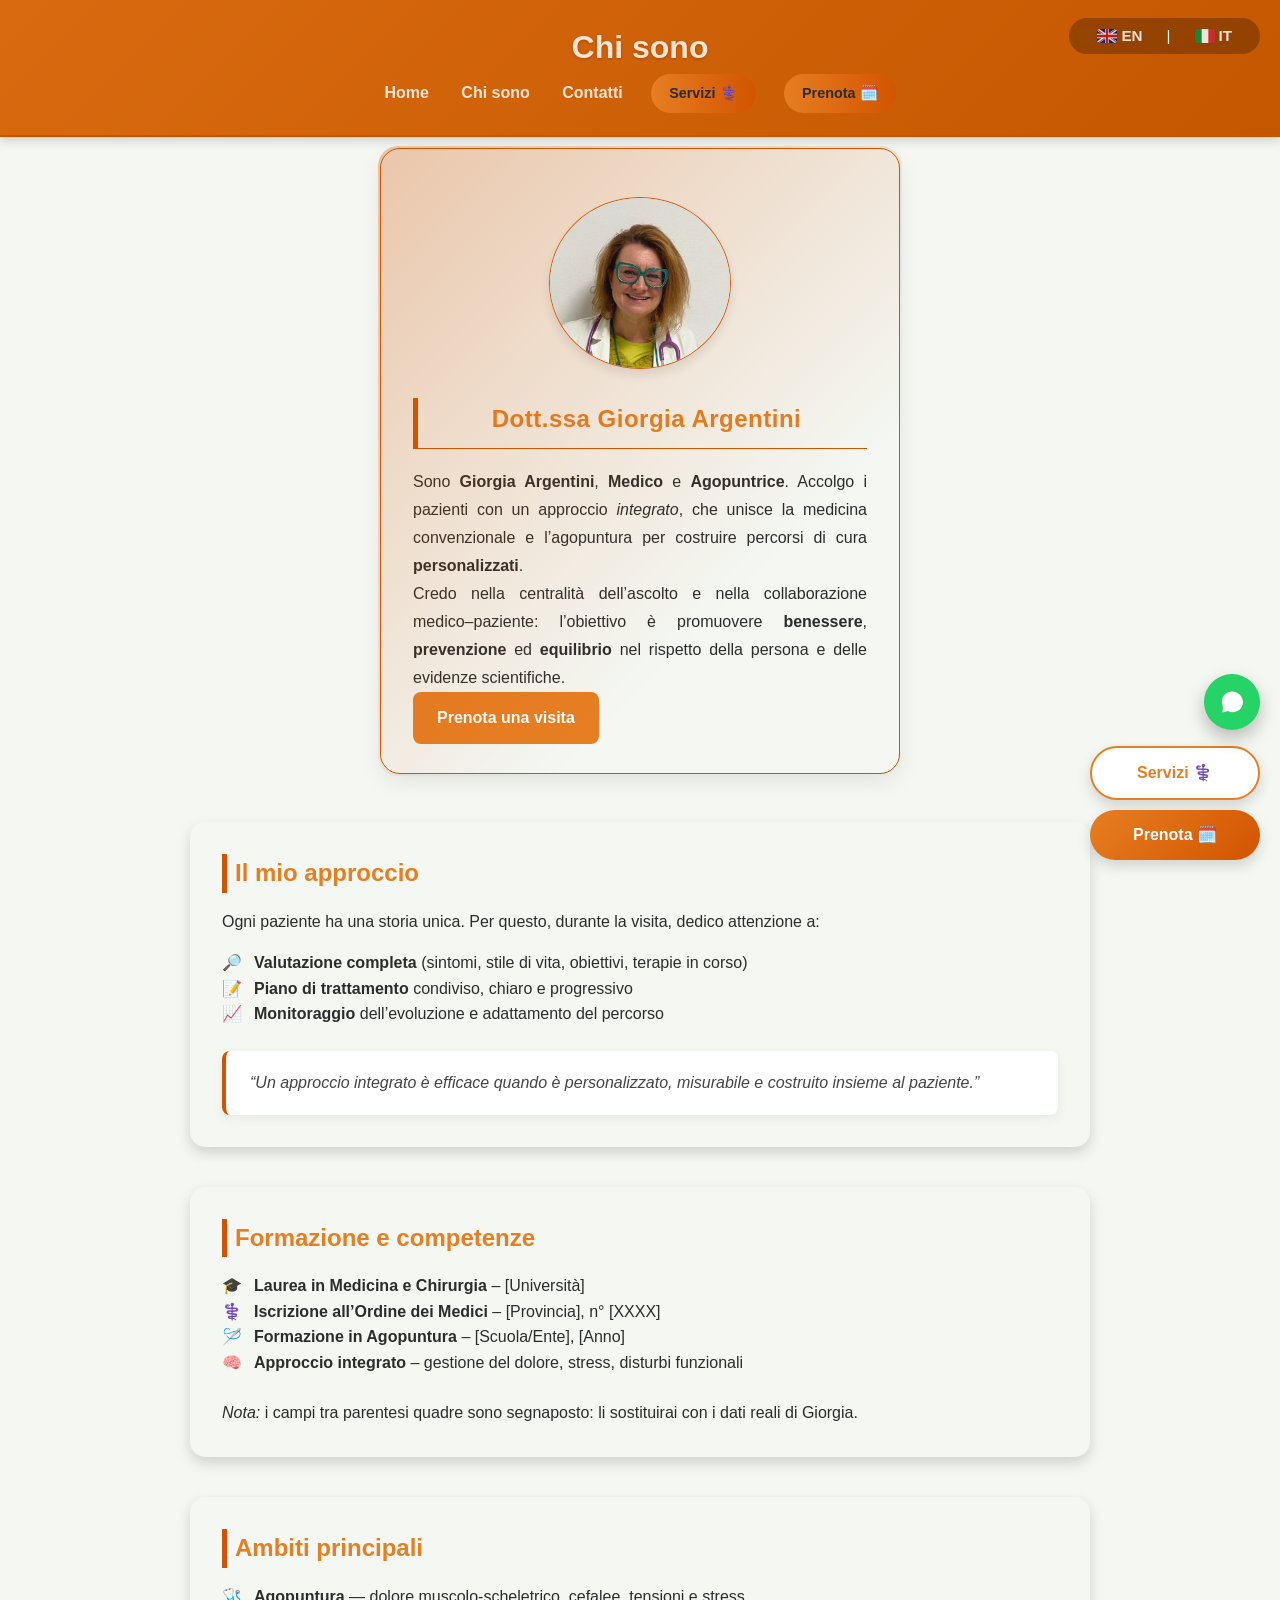
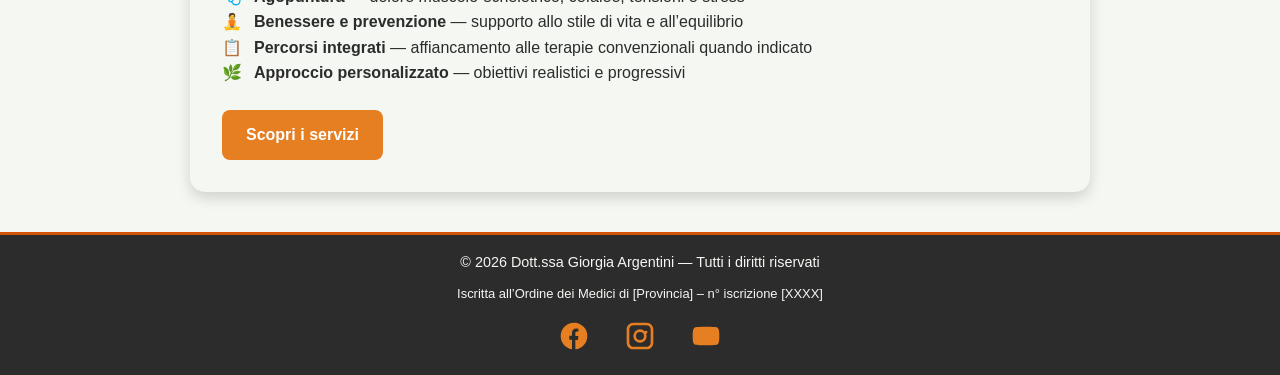
==== commit 27e49539: "G-002 - Site mininimum viable (Template Standard)" ====
--- a/chi_sono.html
+++ b/chi_sono.html
@@ -1,136 +1,143 @@
 <!DOCTYPE html>
 <html lang="it">
 <head>
-  <meta charset="UTF-8">
-  <meta name="viewport" content="width=device-width, initial-scale=1.0">
-  <title>Chi sono - Voie Spirituelle</title>
-  <meta name="description" content="Scopri il percorso di Maria Cristina Bussani, guida spirituale e terapeuta, che unisce psicoterapia e tradizioni spirituali.">
-  <link rel="stylesheet" href="style.css">
+  <meta charset="UTF-8" />
+  <meta name="viewport" content="width=device-width, initial-scale=1.0" />
+  <title>Chi sono - Dott.ssa Giorgia Argentini</title>
+  <meta name="description" content="Scopri il percorso della Dott.ssa Giorgia Argentini, Medico e Agopuntrice. Approccio integrato, ascolto e percorsi personalizzati." />
+  <link rel="stylesheet" href="style.css" />
 </head>
+
 <body>
 
 <header>
   <h1>Chi sono</h1>
 
   <button class="burger" aria-label="Menu">
-    <span></span>
-    <span></span>
-    <span></span>
+    <span></span><span></span><span></span>
   </button>
 
   <nav>
-      <div class="lang-switch">
-    <a href="about.html" title="Version française">
-      <img src="images/fr.png" alt="Français" width="20" height="14"> FR
-    </a>
-    |
-    <a href="chi_sono.html" title="Versione italiana">
-      <img src="images/it.png" alt="Italiano" width="20" height="14"> IT
-    </a>
-  </div>
+    <div class="lang-switch">
+      <a href="about_en.html" title="English version">
+        <img src="images/gb.png" alt="English" width="20" height="14"> EN
+      </a>
+      |
+      <a href="chi_sono.html" title="Versione italiana">
+        <img src="images/it.png" alt="Italiano" width="20" height="14"> IT
+      </a>
+    </div>
+
     <a href="index_it.html">Home</a>
     <a href="chi_sono.html" class="active">Chi sono</a>
     <a href="contatti.html">Contatti</a>
-    <a href="servizi.html" class="btn">Servizi 💫</a>
-    <a href="articoli.html" class="btn">Articoli 📖</a>
-    <a href="podcast_it.html" class="btn">Podcast 🎧</a>
+
+    <a href="servizi.html" class="btn">Servizi ⚕️</a>
+    <a href="contatti.html" class="btn">Prenota 🗓️</a>
   </nav>
-
-
 
   <div class="overlay"></div>
 </header>
 
-<!-- Contenuto principale -->
 <main>
 
-  <!-- Ritratto + introduzione -->
+  <!-- Intro -->
   <section class="intro-about">
-    <img src="images/mcr.jpg" 
-         alt="Ritratto di Maria Cristina Bussani" 
-         class="about-photo">
+    <img
+      src="images/giorgia.jpg"
+      alt="Ritratto professionale medico"
+      class="about-photo"
+      loading="lazy"
+    />
+
     <div>
-      <h2>Chi sono</h2>
+      <h2>Dott.ssa Giorgia Argentini</h2>
       <p>
-        Sono <strong>Maria Cristina Bussani</strong>, guida spirituale e terapeuta.  
-        Da oltre cinque anni accompagno le persone nel loro cammino di guarigione interiore, 
-        unendo <em>psicoterapia</em> e <em>spiritualità</em>.
+        Sono <strong>Giorgia Argentini</strong>, <strong>Medico</strong> e <strong>Agopuntrice</strong>.
+        Accolgo i pazienti con un approccio <em>integrato</em>, che unisce la medicina convenzionale
+        e l’agopuntura per costruire percorsi di cura <strong>personalizzati</strong>.
       </p>
       <p>
-        Il mio percorso nasce dall’incontro tra la ricerca universitaria, 
-        l’esperienza personale e il desiderio profondo di aiutare ciascuno a ritrovare 
-        la propria luce interiore ✨.
+        Credo nella centralità dell’ascolto e nella collaborazione medico–paziente:
+        l’obiettivo è promuovere <strong>benessere</strong>, <strong>prevenzione</strong> ed
+        <strong>equilibrio</strong> nel rispetto della persona e delle evidenze scientifiche.
       </p>
+
+      <a href="contatti.html" class="btn">Prenota una visita</a>
     </div>
   </section>
 
-  <!-- Percorso biografico -->
+  <!-- Approccio -->
   <section class="bio-section">
-    <h2>Il mio percorso</h2>
+    <h2>Il mio approccio</h2>
     <p>
-      Dopo studi approfonditi in <strong>psicologia</strong> e <strong>scienze umane</strong>, 
-      ho orientato il mio lavoro verso la dimensione spirituale dell’essere umano.  
-      Le mie ricerche mi hanno condotto a esplorare il rapporto tra crescita personale 
-      e trascendenza, in particolare nell’ambito della famiglia e del lavoro.
+      Ogni paziente ha una storia unica. Per questo, durante la visita, dedico attenzione a:
     </p>
+      <ul>
+        <li data-icon="🔎">
+          <strong>Valutazione completa</strong> 
+          (sintomi, stile di vita, obiettivi, terapie in corso)
+        </li>
+
+        <li data-icon="📝">
+          <strong>Piano di trattamento</strong> 
+          condiviso, chiaro e progressivo
+        </li>
+
+        <li data-icon="📈">
+          <strong>Monitoraggio</strong> 
+          dell’evoluzione e adattamento del percorso
+        </li>
+      </ul>
     <blockquote>
-      "Credo che ogni essere umano porti in sé una scintilla divina che chiede solo di essere rivelata."
+      “Un approccio integrato è efficace quando è personalizzato, misurabile e costruito insieme al paziente.”
     </blockquote>
   </section>
 
-  <!-- Workshops -->
+  <!-- Formazione -->
   <section class="workshops">
-    <h2>Workshop e Formazioni</h2>
+   <h2>Formazione e competenze</h2>
     <ul>
-      <li data-icon="🌿"><strong>Accompagnamento degli studenti presso l’United World College of the Adriatic</strong> – Duino-Aurisina (2025)</li>
-      <li data-icon="🕯️"><strong>Cerchio di meditazione con la sabbia</strong> – Parigi (2024)</li>
-      <li data-icon="🌸"><strong>Economy of Francesco</strong> – Udine (2018)</li>
-      <li data-icon="✨"><strong>Approccio sistemico e costellazioni familiari</strong> – Vienna (2019)</li>
+      <li data-icon="🎓"><strong>Laurea in Medicina e Chirurgia</strong> – [Università]</li>
+      <li data-icon="⚕️"><strong>Iscrizione all’Ordine dei Medici</strong> – [Provincia], n° [XXXX]</li>
+      <li data-icon="🪡"><strong>Formazione in Agopuntura</strong> – [Scuola/Ente], [Anno]</li>
+      <li data-icon="🧠"><strong>Approccio integrato</strong> – gestione del dolore, stress, disturbi funzionali</li>
     </ul>
-  </section>
-
-  <!-- Ricerche -->
-  <section class="theses">
-    <h2>Le mie ricerche</h2>
+
+    <p style="margin-top: 1rem;">
+      <em>Nota:</em> i campi tra parentesi quadre sono segnaposto: li sostituirai con i dati reali di Giorgia.
+    </p>
+  </section>
+
+  <!-- Aree principali -->
+  <section class="cv">
+    <h2>Ambiti principali</h2>
     <ul>
-      <li data-icon="📘">
-        <strong>La spiritualità nel lavoro</strong><br>
-        <a href="docs/manuel_ajout_article.pdf" target="_blank" class="download-btn">
-          <svg xmlns="http://www.w3.org/2000/svg" viewBox="0 0 24 24">
-            <path d="M12 3v12l4-4h-3V3h-2v8H8l4 4zM5 18v2h14v-2H5z"/>
-          </svg>
-          Scarica
-        </a>
-      </li>
-      <li data-icon="📗">
-        <strong>La spiritualità dei bambini da 0 a 2 anni</strong><br>
-        <a href="docs/checklist_ajout_article_details.pdf" target="_blank" class="download-btn">
-          <svg xmlns="http://www.w3.org/2000/svg" viewBox="0 0 24 24">
-            <path d="M12 3v12l4-4h-3V3h-2v8H8l4 4zM5 18v2h14v-2H5z"/>
-          </svg>
-          Scarica
-        </a>
-      </li>
+      <li data-icon="🩺"><strong>Agopuntura</strong> — dolore muscolo-scheletrico, cefalee, tensioni e stress</li>
+      <li data-icon="🧘"><strong>Benessere e prevenzione</strong> — supporto allo stile di vita e all’equilibrio</li>
+      <li data-icon="📋"><strong>Percorsi integrati</strong> — affiancamento alle terapie convenzionali quando indicato</li>
+      <li data-icon="🌿"><strong>Approccio personalizzato</strong> — obiettivi realistici e progressivi</li>
     </ul>
-  </section>
-
-  <!-- Mini CV -->
-  <section class="cv">
-    <h2>Mini CV</h2>
-    <ul>
-      <li data-icon="🎓"><strong>Formazione: </strong> Laurea magistrale in Psicologia, Dottorato in Scienze Umane</li>
-      <li data-icon="💼"><strong>Esperienza: </strong> oltre 5 anni di accompagnamento terapeutico</li>
-      <li data-icon="🕊️"><strong>Competenze: </strong> Guida spirituale, psicoterapia, meditazione guidata</li>
-      <li data-icon="🌍"><strong>Lingue: </strong> Italiano, Francese, Inglese, Tedesco</li>
-    </ul>
+
+    <a href="servizi.html" class="btn">Scopri i servizi</a>
   </section>
 
 </main>
 
-<!-- Pulsanti flottanti -->
-<a href="servizi.html" class="btn floating" id="floating-services">Servizi 💫</a>
-<a href="articoli.html" class="btn floating" id="floating-blog">Articoli 📖</a>
-<a href="podcast_it.html" class="btn floating" id="floating-podcasts">Podcast 🎧</a>
+<!-- Boutons flottants -->
+<a href="servizi.html" class="btn floating" id="floating-servizi">Servizi ⚕️</a>
+<a href="contatti.html" class="btn floating" id="floating-prenota">Prenota 🗓️</a>
+<a href="https://wa.me/393737163199"
+   class="whatsapp-float"
+   target="_blank"
+   rel="noopener"
+   aria-label="Contattami su WhatsApp">
+
+  <svg viewBox="0 0 32 32" width="24" height="24">
+    <path fill="white" d="M19.11 17.44c-.3-.15-1.77-.87-2.05-.97-.28-.1-.48-.15-.68.15-.2.3-.78.97-.96 1.17-.18.2-.35.22-.65.07-.3-.15-1.25-.46-2.38-1.48-.88-.78-1.48-1.74-1.66-2.03-.18-.3-.02-.46.13-.6.13-.13.3-.35.45-.52.15-.17.2-.3.3-.5.1-.2.05-.37-.02-.52-.07-.15-.68-1.64-.93-2.25-.24-.58-.49-.5-.68-.5h-.58c-.2 0-.52.07-.8.37-.28.3-1.05 1.02-1.05 2.48 0 1.46 1.08 2.87 1.23 3.07.15.2 2.12 3.24 5.13 4.55.72.31 1.28.5 1.72.64.72.23 1.38.2 1.9.12.58-.09 1.77-.72 2.02-1.42.25-.7.25-1.3.17-1.42-.08-.12-.28-.2-.58-.35z"/>
+    <path fill="white" d="M16.02 3.2C9.12 3.2 3.5 8.82 3.5 15.72c0 2.2.57 4.35 1.66 6.25L4 28.8l7.02-1.84c1.82 1 3.86 1.52 5.98 1.52 6.9 0 12.52-5.62 12.52-12.52S22.92 3.2 16.02 3.2z"/>
+  </svg>
+</a>
 
 <!-- Script menu -->
 <script>
@@ -150,47 +157,48 @@
     overlay.classList.remove('active');
   });
 </script>
-  <script>
-window.addEventListener("scroll", function() {
-  const header = document.querySelector("header");
-  if (window.scrollY > 80) {
-    header.classList.add("shrink");
-  } else {
-    header.classList.remove("shrink");
-  }
-});
-      // 🌿 Apparition fluide des boutons flottants après le chargement
-      window.addEventListener('load', () => {
-        // délai léger pour éviter le "flash"
-        setTimeout(() => {
-          document.body.classList.add('floating-ready');
-        }, 300);
-      });
+
+<script>
+  window.addEventListener("scroll", function() {
+    const header = document.querySelector("header");
+    if (window.scrollY > 80) header.classList.add("shrink");
+    else header.classList.remove("shrink");
+  });
+
+  window.addEventListener('load', () => {
+    setTimeout(() => {
+      document.body.classList.add('floating-ready');
+    }, 300);
+  });
 </script>
 
-<!-- Footer -->
 <footer>
-  © 2025 Maria Cristina Bussani — Tutti i diritti riservati  
-
-  <div class="social-links">
-    <a href="https://www.facebook.com/profile.php?id=61558747770364" target="_blank" class="social-icon facebook" aria-label="Facebook">
-      <svg xmlns="http://www.w3.org/2000/svg" width="32" height="32" fill="currentColor" viewBox="0 0 24 24">
-        <path d="M22 12a10 10 0 1 0-11.5 9.9v-7h-2v-3h2v-2.3c0-2 1.2-3.2 3-3.2.9 0 1.8.2 1.8.2v2h-1c-1 0-1.3.6-1.3 1.2V12h2.3l-.4 3h-1.9v7A10 10 0 0 0 22 12z"/>
-      </svg>
-    </a>
-
-    <a href="https://www.instagram.com/ta-page" target="_blank" class="social-icon instagram" aria-label="Instagram">
-      <svg xmlns="http://www.w3.org/2000/svg" width="32" height="32" fill="currentColor" viewBox="0 0 24 24">
-        <path d="M7 2C4.2 2 2 4.2 2 7v10c0 2.8 2.2 5 5 5h10c2.8 0 5-2.2 5-5V7c0-2.8-2.2-5-5-5H7zm10 2c1.7 0 3 1.3 3 3v10c0 1.7-1.3 3-3 3H7c-1.7 0-3-1.3-3-3V7c0-1.7 1.3-3 3-3h10zm-5 3a5 5 0 100 10 5 5 0 000-10zm0 2a3 3 0 110 6 3 3 0 010-6zm4.5-.9a1.1 1.1 0 100 2.2 1.1 1.1 0 000-2.2z"/>
-      </svg>
-    </a>
-
-    <a href="https://www.youtube.com/ta-page" target="_blank" class="social-icon youtube" aria-label="YouTube">
-      <svg xmlns="http://www.w3.org/2000/svg" width="32" height="32" fill="currentColor" viewBox="0 0 24 24">
-        <path d="M10 15l5.2-3L10 9v6zm12-3c0-2.5-.2-4.2-.5-5-.3-.8-.8-1.3-1.6-1.6C18.2 5 12 5 12 5s-6.2 0-7.9.4c-.8.3-1.3.8-1.6 1.6C2.2 7.8 2 9.5 2 12s.2 4.2.5 5c.3.8.8 1.3 1.6 1.6C5.8 19 12 19 12 19s6.2 0 7.9-.4c.8-.3 1.3-.8 1.6-1.6.3-.8.5-2.5.5-5z"/>
-      </svg>
-    </a>
+  © 2026 Dott.ssa Giorgia Argentini — Tutti i diritti riservati
+
+  <div style="margin-top:10px; font-size:0.9em;">
+    Iscritta all’Ordine dei Medici di [Provincia] – n° iscrizione [XXXX]
   </div>
+
+    <div class="social-links">
+      <a href="https://www.facebook.com/profile.php?id=61558747770364" target="_blank" class="social-icon facebook" aria-label="Facebook">
+        <svg xmlns="http://www.w3.org/2000/svg" width="32" height="32" fill="currentColor" viewBox="0 0 24 24">
+          <path d="M22 12a10 10 0 1 0-11.5 9.9v-7h-2v-3h2v-2.3c0-2 1.2-3.2 3-3.2.9 0 1.8.2 1.8.2v2h-1c-1 0-1.3.6-1.3 1.2V12h2.3l-.4 3h-1.9v7A10 10 0 0 0 22 12z"/>
+        </svg>
+      </a>
+
+      <a href="https://www.instagram.com/ta-page" target="_blank" class="social-icon instagram" aria-label="Instagram">
+        <svg xmlns="http://www.w3.org/2000/svg" width="32" height="32" fill="currentColor" viewBox="0 0 24 24">
+          <path d="M7 2C4.2 2 2 4.2 2 7v10c0 2.8 2.2 5 5 5h10c2.8 0 5-2.2 5-5V7c0-2.8-2.2-5-5-5H7zm10 2c1.7 0 3 1.3 3 3v10c0 1.7-1.3 3-3 3H7c-1.7 0-3-1.3-3-3V7c0-1.7 1.3-3 3-3h10zm-5 3a5 5 0 100 10 5 5 0 000-10zm0 2a3 3 0 110 6 3 3 0 010-6zm4.5-.9a1.1 1.1 0 100 2.2 1.1 1.1 0 000-2.2z"/>
+        </svg>
+      </a>
+
+      <a href="https://www.youtube.com/ta-page" target="_blank" class="social-icon youtube" aria-label="YouTube">
+        <svg xmlns="http://www.w3.org/2000/svg" width="32" height="32" fill="currentColor" viewBox="0 0 24 24">
+          <path d="M10 15l5.2-3L10 9v6zm12-3c0-2.5-.2-4.2-.5-5-.3-.8-.8-1.3-1.6-1.6C18.2 5 12 5 12 5s-6.2 0-7.9.4c-.8.3-1.3.8-1.6 1.6C2.2 7.8 2 9.5 2 12s.2 4.2.5 5c.3.8.8 1.3 1.6 1.6C5.8 19 12 19 12 19s6.2 0 7.9-.4c.8-.3 1.3-.8 1.6-1.6.3-.8.5-2.5.5-5z"/>
+        </svg>
+      </a>
+    </div>
 </footer>
+
 </body>
-</html>
+</html>
--- a/style.css
+++ b/style.css
@@ -1,15 +1,3 @@
-/* ============================================================
-   🌿 STYLE PRINCIPAL — Voie Spirituelle
-   ------------------------------------------------------------
-   Version optimisée et entièrement commentée (2025)
-   Par : ChatGPT + Raphael
-   Objectif :
-   - Garder le même rendu et comportement qu'avant
-   - Supprimer doublons
-   - Ajouter des commentaires clairs
-   ============================================================ */
-
-
 /* ============================================================
    🧭 TABLE DES MATIÈRES
    ------------------------------------------------------------
@@ -31,15 +19,19 @@
 
 /* === PALETTE PRINCIPALE === */
 :root {
-  --bg-color: #F4F7F2;
-  --text-color: #2C2C2C;
-  --accent-color: #2E8B57;
-  --accent-light: #D7E4D0;
-  --accent-hover: #A9C9A4;
-  --footer-bg: #2E8B57;
-  --footer-gradient: #A9C9A4;
-  --header-gradient-start: #2E8B57;
-  --header-gradient-end: #A9C9A4;
+    --bg-color: #F4F7F2;
+    --text-color: #2C2C2C;
+
+    --accent-color: #E67E22;          /* orange principal */
+    --accent-light: #FBE3D1;          /* très clair (fond pastille) */
+    --accent-hover: #D35400;          /* hover un peu plus foncé */
+
+    --header-gradient-start: #D96A10;
+    --header-gradient-end: #C45700;
+
+
+    --footer-bg: #D35400;             /* footer uni si utilisé */
+    --footer-gradient: #F2B37A;       /* footer gradient si utilisé */
 }
 
 /* ============================================================
@@ -54,11 +46,12 @@
   padding: 0;
 }
 
-body {
+body{
   font-family: 'Raleway', sans-serif;
   line-height: 1.6;
   background: var(--bg-color);
   color: var(--text-color);
+  padding-top: 100px;
 }
 
 img {
@@ -98,9 +91,6 @@
 }
 
 /* === Décale le contenu pour ne pas qu’il passe sous le header === */
-body {
-  padding-top: 100px; /* ajuste selon la hauteur réelle du header */
-}
 
 header.shrink {
   padding: 0.6rem 1rem;
@@ -134,8 +124,10 @@
 }
 
 nav a:hover {
-  color: var(--accent-hover);
-}
+  color: #ffffff;
+  text-shadow: 0 0 6px rgba(255,255,255,0.4);
+}
+
 
 /* --- Boutons principaux du menu --- */
 nav .btn {
@@ -155,11 +147,32 @@
   background: linear-gradient(90deg, var(--accent-hover), var(--accent-light));
 }
 
+/* --- Différenciation premium des boutons NAV --- */
+nav .btn.btn-servizi {
+  background: rgba(255, 255, 255, 0.15);
+  color: #fff;
+  border: 1px solid rgba(255, 255, 255, 0.35);
+}
+
+nav .btn.btn-servizi:hover {
+  background: rgba(255, 255, 255, 0.22);
+}
+
+nav .btn.btn-prenota {
+  background: linear-gradient(90deg, var(--accent-color), var(--accent-hover));
+  color: #fff;
+  border: none;
+}
+
+nav .btn.btn-prenota:hover {
+  background: linear-gradient(90deg, var(--accent-hover), var(--accent-color));
+}
+
 
 /* ============================================================
    4️⃣ SECTION SÉLECTEUR DE LANGUE (LANG SWITCH)
    ------------------------------------------------------------
-   - Bloc en haut à droite : drapeaux + FR / IT
+   - Bloc en haut à droite : drapeaux + IT / EN
    ============================================================ */
 
 .lang-switch {
@@ -183,10 +196,17 @@
   display: flex;
   align-items: center;
   gap: 4px;
-  color: var(--accent-hover); /* ✅ vert mousse clair */
+  color: #fff;   /* blanc */
   text-decoration: none;
   font-weight: 600;
-}
+  opacity: 0.85;
+  transition: opacity 0.3s ease;
+}
+
+.lang-switch a:hover {
+  opacity: 1;
+}
+
 
 .lang-switch img {
   display: block;
@@ -284,6 +304,8 @@
 }
 
 
+
+
 /* ============================================================
    7️⃣ SECTION BOUTONS (GÉNÉRAUX ET FLOTTANTS)
    ------------------------------------------------------------
@@ -293,58 +315,93 @@
 .btn,
 .cta {
   display: inline-block;
-  background:var(--accent-color);
-  color:#fff;
+  background: var(--accent-color);
+  color: #fff;
   padding: 12px 24px;
   border-radius: 8px;
   text-decoration: none;
   font-weight: bold;
-  transition:transform .2s,box-shadow .2s,background .3s;
+  transition: transform .2s, box-shadow .2s, background .3s;
 }
 
 .btn:hover,
 .cta:hover {
-  background:var(--accent-hover);
-  color:var(--text-color);
+  background: var(--accent-hover);
+  color: var(--text-color);
   transform: scale(1.05);
   box-shadow: 0 6px 14px rgba(0, 0, 0, 0.2);
 }
 
-/* --- Boutons flottants fixes à droite --- */
+/* --- Boutons flottants --- */
 .floating {
   position: fixed;
   right: 20px;
-  background:var(--accent-color);
-  color:#fff;
-  font-size: 0.9rem;
+  min-width: 170px;
+  text-align: center;
+  padding: 12px 0;
+  border-radius: 30px;
   font-weight: 600;
-  padding: 10px 18px;
-  border-radius: 30px;
   box-shadow: 0 6px 14px rgba(0, 0, 0, 0.15);
-  z-index: 1050;
-  transition: transform 0.2s ease, box-shadow 0.2s ease;
-}
-
-#floating-services {
-  bottom: 160px;
-  background:var(--accent-hover); color:var(--text-color);
-  color: #2c2c2c;
-}
-#floating-blog {
+  transition: transform 0.25s ease, box-shadow 0.25s ease;
+}
+
+/* Bouton flottant WhatsApp */
+.whatsapp-float{
+  position: fixed;
+  bottom: 170px;   /* ⬅️ plus haut */
+  right: 20px;
+  width: 56px;
+  height: 56px;
+  background: #25D366;
+  border-radius: 50%;
+  display: flex;
+  align-items: center;
+  justify-content: center;
+  box-shadow: 0 8px 18px rgba(0,0,0,0.25);
+  z-index: 999;
+  transition: transform .2s ease, box-shadow .2s ease;
+}
+
+.whatsapp-float:hover{
+  transform: scale(1.08);
+  box-shadow: 0 10px 22px rgba(0,0,0,0.35);
+}
+
+.whatsapp-float svg{
+  width: 26px;
+  height: 26px;
+}
+
+/* Positions verticales uniquement */
+#floating-servizi {
   bottom: 100px;
-  background:var(--accent-light); color:var(--text-color);
-  color: #2c2c2c;
-}
-#floating-podcasts {
+
+  background: #fff;
+  color: var(--accent-color);
+  border: 2px solid var(--accent-color);
+}
+
+
+#floating-prenota {
   bottom: 40px;
-  background:var(--accent-color); color:#fff;
+
+  background: linear-gradient(
+    135deg,
+    var(--accent-color),
+    var(--accent-hover)
+  );
+
   color: #fff;
 }
 
+
 .floating:hover {
-  transform: scale(1.05);
-  box-shadow: 0 6px 18px rgba(0, 0, 0, 0.25);
-}
+  transform: translateY(-2px);
+  box-shadow: 0 10px 22px rgba(0, 0, 0, 0.25);
+}
+
+
+
 /* ============================================================
    8️⃣ SECTION ANIMATIONS GÉNÉRALES
    ------------------------------------------------------------
@@ -422,67 +479,95 @@
    - Inclut les cartes, carrousels et transitions
    ============================================================ */
 
-/* --- Section principale contenant les cartes --- */
-.services-section {
+
+
+/* ✅ HERO intro (remplace les 3 carrés) */
+.services-hero{
   max-width: 900px;
-  margin: 3rem auto;
-  padding: 2rem 1.8rem;
+  margin: 1.2rem auto 1.2rem;
+  padding: 1.1rem 1.4rem;
+
+  background: transparent;
+  border: 1px solid color-mix(in srgb, var(--accent-hover) 22%, transparent);
+  box-shadow: none;
+  border-radius: 14px;
+  margin-top: 2.9rem; 
+}
+
+.services-hero h2{
+  color: var(--accent-color);
+  margin-bottom: 0.6rem;
+  border-left: none;
+  padding-left: 0;
+  font-size: 1.25rem;
   text-align: center;
 }
 
-/* --- Carte de service individuelle --- */
-.service-card {
-  max-width: 380px;
-  margin: 0 auto;
+.services-hero p{
+  margin-bottom: 0.8rem;
+  text-align: center;
+}
+
+.services-hero__badges{
+  display: flex;
+  flex-wrap: wrap;
+  justify-content: center;
+  gap: 8px;
+  margin: 0.5rem 0 1rem;
+}
+
+.services-hero__badges span{
+  background: var(--accent-light);
+  color: var(--text-color);
+  border: 1px solid color-mix(in srgb, var(--accent-hover) 20%, transparent);
+  padding: 6px 10px;
+  border-radius: 999px;
+  font-weight: 600;
+  font-size: 0.88rem;
+}
+
+.services-hero__actions{
+  display: flex;
+  gap: 12px;
+  justify-content: center;
+  flex-wrap: wrap;
+}
+
+.btn.ghost{
   background: #fff;
-  padding: 2rem 1.6rem;
-  border-radius: 16px;
-  box-shadow: 0 6px 14px rgba(0, 0, 0, 0.08);
-  border: 1px solid rgba(212, 175, 55, 0.3);
-  transition: transform 0.4s ease, box-shadow 0.4s ease;
-  opacity: 0;
-  transform: translateY(40px);
-}
-
-/* --- Apparition fluide au scroll --- */
-.service-card.visible {
-  opacity: 1;
-  transform: translateY(0);
-}
-
-/* --- Effet de survol --- */
-.service-card:hover {
-  transform: translateY(-6px);
-  box-shadow: 0 10px 20px rgba(0, 0, 0, 0.15);
-}
-
-/* --- Titres et paragraphes dans les cartes --- */
-.service-card h3 {
-  color: var(--accent-color); /* ✅ vert forêt principal */
-  font-family: 'Raleway', sans-serif;
-  margin-bottom: 0.8rem;
-  font-size: 1.2rem;
-}
-
-.service-card p {
+  color: var(--accent-color);
+  border: 2px solid var(--accent-color);
+}
+
+.btn.ghost:hover{
+  background: var(--accent-light);
+  color: var(--text-color);
+}
+
+
+/* CARROUSEL : reste le bloc central */
+.services-section{
+  background: color-mix(in srgb, var(--bg-color) 78%, white);
+  border: 1px solid color-mix(in srgb, var(--accent-hover) 22%, transparent);
+  box-shadow: 0 10px 22px rgba(0,0,0,0.08);
+}
+
+/* PRENOTA : le vrai “déclic” final */
+.call-to-action#prenota{
+  background: linear-gradient(
+    135deg,
+    color-mix(in srgb, var(--accent-light) 70%, white),
+    color-mix(in srgb, var(--bg-color) 85%, white)
+  );
+  border: 1px solid color-mix(in srgb, var(--accent-hover) 30%, transparent);
+  box-shadow: 0 12px 26px rgba(0,0,0,0.10);
+}
+.call-to-action#prenota .btn.cta{
+  border-radius: 999px;
+  padding: 14px 30px;
   font-size: 1rem;
-  color: #2c2c2c;
-  line-height: 1.6;
-  margin-bottom: 1.2rem;
-}
-
-/* --- Bouton dans les cartes --- */
-.service-card .btn {
-  background: linear-gradient(90deg, var(--accent-color), var(--accent-hover));
-  border-radius: 25px;
-  font-size: 0.9rem;
-  font-weight: 600;
-  transition: all 0.3s ease;
-}
-.service-card .btn:hover {
-  background: linear-gradient(90deg, var(--accent-hover), var(--accent-light));
-  transform: scale(1.05);
-}
+}
+
 /* ============================================================
    💫 SECTION CARROUSEL DES LABORATOIRES
    ------------------------------------------------------------
@@ -655,36 +740,34 @@
    ============================================================ */
 
 .call-to-action {
-  background: linear-gradient(135deg, var(--accent-light), var(--bg-color)); /* ✅ vert brume vers fond clair */
-  padding: 2.5rem 2rem;
-  max-width: 720px;
-  margin: 3rem auto;
-  margin-top: 2rem !important;
-  border-radius: 18px;
-  box-shadow: 0 6px 18px rgba(0, 0, 0, 0.08);
-  border: 1px solid var(--accent-hover); /* ✅ vert mousse doux */
+  max-width: 500px;
+  margin: 4rem auto;
+  padding: 1.5rem;
+  background: transparent;
+  border: none;
+  box-shadow: none;
   text-align: center;
 }
 
 .call-to-action h2 {
-  color: var(--accent-color); /* ✅ vert forêt principal */
+  color: var(--accent-color);
   font-family: 'Raleway', sans-serif;
-  border-bottom: 2px solid var(--accent-hover); /* ✅ vert mousse clair */
-  display: inline-block;
-  padding-bottom: 0.3rem;
   margin-bottom: 1rem;
+  border-bottom: none;   /* ⬅️ supprime la barre */
+  padding-bottom: 0;     /* ⬅️ supprime l’espace réservé */
 }
 
 .call-to-action p {
-  max-width: 600px;
-  margin: 0 auto 1.5rem;
-  color: #2c2c2c;
-  line-height: 1.7;
+  font-size: 0.95rem;
+  line-height: 1.5;
+  margin-bottom: 1.2rem;
+}
+
+.call-to-action .btn {
+  margin-top: 1.8rem;
+  padding: 14px 32px;
   font-size: 1.05rem;
-}
-
-.call-to-action .btn {
-  margin-top: 1.5rem;
+  border-radius: 30px;
 }
 
 
@@ -713,24 +796,16 @@
 }
 
 /* --- Guillemets décoratifs --- */
-.closing-quote::before {
-  content: "❝";
-  font-size: 2.4rem;
-  color: color-mix(in srgb, var(--accent-hover) 70%, transparent); /* ✅ vert mousse doux translucide */
-  position: absolute;
-  top: 10px;
-  left: 50%;
-  transform: translateX(-50%);
-}
-
-.closing-quote::after {
-  content: "❞";
-  font-size: 2.4rem;
-  color: color-mix(in srgb, var(--accent-hover) 70%, transparent); /* ✅ même ton que le haut */
-  position: absolute;
-  bottom: 10px;
-  right: 50%;
-  transform: translateX(50%);
+.closing-quote::before { content: "❝"; }
+.closing-quote::after  { content: "❞"; }
+
+blockquote {
+  quotes: none;
+}
+
+blockquote::before,
+blockquote::after {
+  content: none !important;
 }
 
 /* --- Ligne verte sous la citation --- */
@@ -772,59 +847,60 @@
   padding: 3rem 1rem;
 }
 
-.contact-container {
+
+/* --- Bloc gauche : texte et image --- */
+.contact-info-box {
+  flex: 1;
+}
+
+.contact-map {
+  flex: 1;
   display: flex;
-  flex-wrap: wrap;
-  align-items: stretch;
-  justify-content: center;
-  gap: 2rem;
-  max-width: 1000px;
-  margin: 0 auto;
+}
+
+.contact-map iframe {
+  width: 100%;
+  height: 100%;
+  min-height: 100%;
+  border-radius: 12px;
+}
+
+.info-item {
+  display: flex;
+  gap: 15px;
+  align-items: flex-start;
+}
+
+.info-icon {
+  font-size: 1.4rem;
+  min-width: 30px;
+}
+
+.info-item strong {
+  display: block;
+  margin-bottom: 4px;
+  color: var(--accent-color);
+}
+
+.title-icon {
+  display: flex;
+  align-items: center;
+  gap: 10px;
+}
+
+.title-icon .icon {
+  font-size: 1.1rem;
+  color: var(--accent-color);
+}
+
+/* formulaire --- */
+
+.contact-form {
+  background: #fff;
   padding: 2rem;
-  background: #fff;
-  border-radius: 18px;
-  border: 1.5px solid var(--accent-hover); /* ✅ vert mousse clair */
-  box-shadow: 0 8px 22px rgba(0,0,0,0.08);
-  animation: fadeIn 0.8s ease-in-out;
-}
-
-/* --- Bloc gauche : texte et image --- */
-.contact-info {
-  flex: 1 1 380px;
-  display: flex;
-  flex-direction: column;
-  justify-content: space-between;
-  text-align: center;
-  color: #2c2c2c;
-  line-height: 1.7;
-}
-
-.contact-info h2 {
-  font-family: 'Raleway', sans-serif;
-  font-weight: 600;
-  font-size: 1.8rem;
-  color: var(--accent-color); /* ✅ vert forêt principal */
-  border-bottom: 2px solid var(--accent-hover); /* ✅ vert mousse clair */
-  display: inline-block;
-  padding-bottom: 0.3rem;
-  margin-bottom: 1.2rem;
-}
-
-.contact-info p {
-  font-size: 1.05rem;
-  margin-bottom: 1.5rem;
-}
-
-.contact-info img {
-  border-radius: 14px;
-  box-shadow: 0 6px 18px rgba(0,0,0,0.12);
-  margin-top: 1rem;
-  max-width: 100%;
-  object-fit: cover;
-}
-
-/* --- Bloc droit : formulaire --- */
-.contact-form {
+  border-radius: 16px;
+  box-shadow: 0 6px 16px rgba(0,0,0,0.08);
+  border: 1px solid rgba(0,0,0,0.05);
   flex: 1 1 420px;
   display: flex;
   flex-direction: column;
@@ -878,6 +954,15 @@
   box-shadow: 0 10px 18px rgba(0,0,0,0.15);
 }
 
+.contact-grid {
+  display: flex;
+  align-items: stretch; /* 🔥 clé pour même hauteur */
+  gap: 2rem;
+}
+
+
+
+
 /* --- Message de confirmation --- */
 #form-status {
   text-align: center;
@@ -889,18 +974,108 @@
 
 /* --- Responsive mobile --- */
 @media (max-width: 768px) {
-  .contact-container {
-    flex-direction: column;
-    padding: 1.5rem;
-  }
-  .contact-info img {
-    margin: 1rem auto;
-    width: 90%;
-  }
   .contact-form { width: 100%; }
   .contact-form .btn { width: 100%; }
 }
 
+/* --- Lignes contact cliquables --- */
+.info-link{
+  display: flex;
+  gap: 12px;
+  align-items: center;
+  text-decoration: none;
+  color: inherit;
+  border-radius: 14px;
+  padding: 12px 14px;
+  transition: transform .15s ease, box-shadow .2s ease, background .2s ease;
+  cursor: pointer;
+}
+
+.info-link:hover{
+  background: color-mix(in srgb, var(--accent-light) 55%, white);
+  box-shadow: 0 6px 16px rgba(0,0,0,0.08);
+  transform: translateY(-1px);
+}
+
+.info-link:active{
+  transform: translateY(0);
+  box-shadow: 0 3px 10px rgba(0,0,0,0.07);
+}
+
+.info-link .info-icon{
+  width: 34px;
+  height: 34px;
+  display: inline-flex;
+  align-items: center;
+  justify-content: center;
+  border-radius: 10px;
+  background: color-mix(in srgb, var(--accent-light) 70%, white);
+}
+
+/* WhatsApp vert */
+.whatsapp-icon{
+  color: #25D366; /* vert WhatsApp */
+  background: color-mix(in srgb, #25D366 14%, white);
+}
+
+
+
+/* Bande compacte sous la map */
+.map-meta{
+  margin-top: 14px;
+  background: #fff;
+  border: 1px solid rgba(0,0,0,0.06);
+  border-radius: 14px;
+  box-shadow: 0 6px 14px rgba(0,0,0,0.06);
+  padding: 12px 14px;
+  display: grid;
+  grid-template-columns: 1fr 1fr;
+  gap: 14px;
+}
+
+.map-meta-item{
+  display: flex;
+  gap: 10px;
+  align-items: flex-start;
+}
+
+.map-meta-icon{
+  font-size: 1.15rem;
+  width: 28px;
+  height: 28px;
+  display: inline-flex;
+  align-items: center;
+  justify-content: center;
+  border-radius: 10px;
+  background: color-mix(in srgb, var(--accent-light) 70%, white);
+}
+
+.map-meta strong{
+  display: block;
+  color: var(--accent-color);
+  margin-bottom: 2px;
+}
+
+.map-meta p{
+  margin: 0;
+  line-height: 1.3;
+}
+
+@media (max-width: 768px){
+  .map-meta{
+    grid-template-columns: 1fr;
+  }
+}
+
+.map-frame{
+  width: 100%;
+  height: 450px;   /* ajuste ici */
+  border: 0;
+  border-radius: 12px;
+}
+@media (max-width: 768px){
+  .map-frame{ height: 320px; }
+}
 
 /* ============================================================
    📘 SECTION À PROPOS — Biographie et CV
@@ -963,6 +1138,18 @@
   box-shadow: 0 10px 20px rgba(0,0,0,0.15);
 }
 
+/* --- Citation dans bio-section --- */
+.bio-section blockquote {
+  margin-top: 1.5rem;
+  padding: 1.2rem 1.5rem;
+  background: #fff;
+  border-left: 4px solid var(--accent-hover);
+  border-radius: 8px;
+  font-style: italic;
+  color: #444;
+  box-shadow: 0 4px 12px rgba(0,0,0,0.05);
+}
+
 /* --- Responsive --- */
 @media (max-width: 768px) {
   .intro-about {
@@ -987,22 +1174,18 @@
 
 section li {
   position: relative;
-  margin-bottom: 0.6rem;
-  padding-left: 1.4rem;
-  line-height: 1.6;
-  font-size: 1rem;
-}
-
-/* --- Puce verte élégante --- */
+  padding-left: 2rem;
+}
+
 section li::before {
-  content: "•";
+  content: attr(data-icon);
   position: absolute;
   left: 0;
   top: 0;
-  color: var(--accent-hover); /* ✅ vert mousse clair */
-  font-size: 1.3rem;
-  line-height: 1.2;
-}
+  font-size: 1rem;
+}
+
+
 
 /* --- Variante étoile --- */
 section li.star::after {
@@ -1273,7 +1456,7 @@
     height: 1.5px;
     margin-top: 0.2rem;
   }
-}
+
   .carousel-card {
     justify-content: flex-start;
     padding-bottom: 1rem;
@@ -1314,6 +1497,7 @@
     font-size: 0.8rem;
     margin-top: 0.4rem;
   }
+}
 
 /* ============================================================
    🌿 FICHE ATELIER — Détails des laboratoires (lab1–lab5)
@@ -1433,7 +1617,6 @@
     font-size: 0.9rem;
     line-height: 1.4;
   }
-}
 
   /* --- Colonne Inputs / Outputs : devient pile verticale --- */
   .lab-columns {
@@ -1449,7 +1632,7 @@
   .lab-columns h3 {
     margin-bottom: 0.4rem;
   }
-    .lab-columns ul {
+  .lab-columns ul {
     margin-bottom: 0.2rem;
   }
 
@@ -1466,474 +1649,73 @@
     margin-top: 1rem;
     font-size: 0.95rem;
   }
-/* ============================================================
-   🌿 VIDÉO FLOTTANTE DE PRÉSENTATION
-   ------------------------------------------------------------ */
-
-.video-floating {
-  width: 260px;              /* ✅ limite la taille normale */
-  position: fixed;
-  bottom: 30px;
-  left: 30px;
-  z-index: 999;
-  background: var(--accent-light);
-  border: 2px solid var(--accent-hover);
+}
+/* ================================
+   MINI SEZIONE — Come si svolge una seduta
+   ================================ */
+
+.seduta-section {
+  max-width: 900px;
+  margin: 3rem auto;
+  padding: 2rem;
+  background: var(--bg-color);
   border-radius: 16px;
-  overflow: hidden;
-  box-shadow: 0 8px 18px rgba(0,0,0,0.2);
-  transition: transform 0.4s ease, box-shadow 0.4s ease;
-  cursor: pointer;
-  animation: videoFadeIn 1.2s ease-out 0.4s both;
-}
-
-.video-wrapper {
-  position: relative; /* référence pour les éléments internes */
-  overflow: hidden;   /* évite que les boutons dépassent */
-}
-
-.video-wrapper video {
-  width: 100%;               /* ✅ la vidéo s’adapte au conteneur */
-  height: auto;
+  box-shadow: 0 6px 14px rgba(0,0,0,0.12);
+  border: 1px solid var(--accent-hover);
+  animation: fadeIn 0.8s ease-in-out;
+}
+
+.seduta-section h2 {
+  color: var(--accent-color);
+  text-align: center;
+  margin-bottom: 1.8rem;
+  border-left: none;
+}
+
+.seduta-steps {
+  display: grid;
+  grid-template-columns: repeat(2, 1fr); /* 2 par ligne */
+  gap: 1.8rem 2rem; /* plus respirant */
+}
+
+.step {
+  background: #fff;
+  padding: 1.5rem;
+  border-radius: 14px;
+  box-shadow: 0 4px 10px rgba(0,0,0,0.08);
+  text-align: center;
+  border: 1px solid rgba(0,0,0,0.05);
+}
+
+.step-icon {
+  font-size: 2rem;
   display: block;
-  border-radius: 14px;
-  transition: transform 0.4s ease; /* ✅ pour le petit zoom fluide */
-}
-/* Boutons de la seconde vidéo, ancrés AU CONTENEUR DE LA VIDÉO */
-.video-wrapper #secondVideoButtons {
-  position: absolute;
-  bottom: 12px;
-  right: 12px;
-  z-index: 20;              /* au-dessus de la vidéo */
-  display: flex;
-  flex-direction: column;   /* empile en vertical; mets row si tu préfères côte à côte */
-  gap: 0.4rem;
-  opacity: 0;
-  pointer-events: none;
-  transform: translateY(10px);
-  transition: opacity .5s ease, transform .5s ease;
-}
-
-/* Apparition */
-.video-wrapper #secondVideoButtons.visible {
-  opacity: 1;
-  pointer-events: auto;
-  transform: translateY(0);
-}
-
-/* Style boutons interne */
-.video-wrapper #secondVideoButtons .btn {
-  background: linear-gradient(90deg, var(--accent-color), var(--accent-hover));
+  margin-bottom: 0.8rem;
+}
+
+.step h3 {
+  color: var(--accent-color);
+  margin-bottom: 0.6rem;
+  font-size: 1.1rem;
+}
+
+.step p {
+  font-size: 0.95rem;
+  line-height: 1.5;
   color: var(--text-color);
-  border-radius: 18px;
-  padding: 0.35rem 0.8rem;
-  font-size: 0.8rem;
-  font-weight: 600;
-  text-decoration: none;
-  box-shadow: 0 2px 6px rgba(0,0,0,0.2);
-}
-
-.video-floating.expanded {
-  width: 420px;                  /* ✅ élargit le cadre */
-  height: auto;
-  bottom: 40px;                  /* ✅ petit ajustement vertical */
-  left: 40px;
-  box-shadow: 0 12px 28px rgba(0,0,0,0.3);
-  transition: all 0.4s ease-in-out; /* ✅ anime l’agrandissement */
-  z-index: 1000;
-}
-
-
-.video-floating.expanded video {
-  transform: scale(1.05);
-}
-
-
-
-/* ✅ Boutons intégrés à la vidéo avec effet fade + slide */
-.video-overlay-buttons {
-  position: absolute;
-  bottom: 10px;
-  right: 10px;
-  display: flex;
-  gap: 0.4rem;
-  opacity: 0;
-  transform: translateY(20px); /* ↓ départ en dessous */
-  pointer-events: none;
-  transition: opacity 0.8s ease, transform 0.8s ease;
-}
-
-/* ✅ Apparition fluide */
-.video-overlay-buttons.visible {
-  opacity: 1;
-  transform: translateY(0); /* ↑ glissement vers le haut */
-  pointer-events: auto;
-}
-
-/* ✅ Style des boutons */
-.video-overlay-buttons .btn {
-  background: linear-gradient(90deg, var(--accent-color), var(--accent-hover));
-  color: var(--text-color);
-  border-radius: 20px;
-  font-size: 0.8rem;
-  padding: 0.4rem 0.8rem;
-  text-decoration: none;
-  font-weight: 600;
-  box-shadow: 0 2px 6px rgba(0,0,0,0.2);
-  transition: transform 0.25s ease, background 0.3s ease;
-}
-
-.video-overlay-buttons .btn:hover {
-  transform: scale(1.07);
-  background: linear-gradient(90deg, var(--accent-hover), var(--accent-light));
-}
-
-/* ============================================================
-   🌿 VERSION MOBILE — Vidéo flottante bas gauche
-   ------------------------------------------------------------ */
-@media (max-width: 768px) {
-  /* ✅ Position : bas gauche (comme desktop mais plus compacte) */
-  .video-floating {
-    bottom: 15px;
-    left: 15px;
-    right: auto;
-    width: 180px;
-    border-radius: 12px;
-    box-shadow: 0 6px 12px rgba(0,0,0,0.25);
-    transform-origin: bottom left;
-    cursor: pointer;
-  }
-
-.video-wrapper video {
-  width: 100%;               /* ✅ la vidéo s’adapte au conteneur */
-  height: auto;
-  display: block;
-  border-radius: 14px;
-  transition: transform 0.4s ease; /* ✅ pour le petit zoom fluide */
-}
-
-
-  /* ✅ Quand agrandie : légère mise en avant */
-  .video-floating.expanded {
-    width: 300px;
-    bottom: 25px;
-    left: 25px;
-  }
-
-.video-floating.expanded video {
-  transform: scale(1.1); /* ✅ léger zoom de la vidéo elle-même */
-}
-
-  /* ✅ Boutons centrés dans la vidéo */
-  .video-overlay-buttons {
-    bottom: 50%;
-    right: 50%;
-    transform: translate(50%, 50%) scale(0.95);
-    gap: 0.6rem;
-    flex-direction: column;
-    align-items: center;
-  }
-
-  /* ✅ Apparition fluide */
-  .video-overlay-buttons.visible {
-    transform: translate(50%, 50%) scale(1);
-    opacity: 1;
-  }
-
-  /* ✅ Style adapté */
-.video-overlay-buttons .btn {
-  font-size: 0.65rem;                /* 🧩 police plus fine */
-  padding: 0.25rem 0.6rem;           /* 🧩 boutons plus compacts */
-  border-radius: 14px;               /* 🌿 coins légèrement plus ronds */
-  background: linear-gradient(90deg, var(--accent-color), var(--accent-hover));
-  box-shadow: 0 1px 5px rgba(0,0,0,0.2);
-  min-width: 70px;                   /* ✋ taille tactile minimale */
-  text-align: center;
-}
-
-  .video-overlay-buttons .btn:hover {
-    transform: scale(1.03);
-  }
-}
-/* ============================================================
-   🌸 ANIMATION D’APPARITION — Vidéo flottante douce
-   ------------------------------------------------------------ */
-@keyframes videoFadeIn {
-  0% {
-    opacity: 0;
-    transform: scale(0.9) translateY(20px);
-  }
-  100% {
-    opacity: 1;
-    transform: scale(1) translateY(0);
-  }
-}
-
-/* ✅ Appliquer l’effet sur le conteneur vidéo */
-.video-floating {
-  animation: videoFadeIn 1.2s ease-out 0.4s both;
-  cursor: pointer;
-}
-/* ============================================================
-   🌙 EFFET DE FOND (BACKDROP) — Lors de l’agrandissement vidéo
-   ------------------------------------------------------------ */
-.video-backdrop {
-  position: fixed;
-  inset: 0;
-  background: rgba(0, 0, 0, 0.35);      /* ✅ voile sombre semi-transparent */
-  backdrop-filter: blur(4px);           /* ✅ léger flou pour effet ciné */
-  opacity: 0;
-  visibility: hidden;
-  transition: opacity 0.4s ease;
-  z-index: 950; /* juste en dessous de la vidéo */
-}
-
-/* ✅ Apparition du voile quand la vidéo est agrandie */
-.video-floating.expanded + .video-backdrop {
-  opacity: 1;
-  visibility: visible;
-}
-/* ============================================================
-   ▶️ INDICATEUR DE LECTURE / PAUSE + BARRE DE PROGRESSION
-   ------------------------------------------------------------ */
-
-/* --- Icône Play/Pause --- */
-.video-play-icon {
-  position: absolute;
-  top: 50%;
-  left: 50%;
-  transform: translate(-50%, -50%) scale(1);
-  width: 48px;
-  height: 48px;
-  color: var(--accent-color); /* ✅ vert forêt */
-  opacity: 0;
-  pointer-events: none;
-  transition: opacity 0.4s ease, transform 0.3s ease;
-  z-index: 5;
-}
-
-.video-play-icon svg {
-  width: 100%;
-  height: 100%;
-}
-
-.video-play-icon.visible {
-  opacity: 1;
-  transform: translate(-50%, -50%) scale(1.1);
-}
-
-/* 🌿 Barre de progression style Voie Spirituelle */
-.video-progress {
-  position: relative;
-  height: 6px;
-  background: color-mix(in srgb, var(--accent-light) 60%, white);
-  border-radius: 3px;
-  cursor: pointer;
-  transition: height 0.2s ease, background 0.2s ease;
-}
-
-.video-progress:hover {
-  height: 8px;
-  background: color-mix(in srgb, var(--accent-hover) 70%, white);
-}
-
-.video-progress-bar {
-  position: absolute;
-  top: 0;
-  left: 0;
-  height: 100%;
-  background: linear-gradient(90deg, var(--accent-color), var(--accent-hover));
-  border-radius: 3px;
-  transition: width 0.1s linear, background 0.3s ease;
-}
-
-.video-progress-handle {
-  position: absolute;
-  top: 50%;
-  transform: translate(-50%, -50%);
-  width: 12px;
-  height: 12px;
-  background: var(--accent-hover);
-  border: 2px solid #fff;
-  border-radius: 50%;
-  box-shadow: 0 0 4px rgba(0, 0, 0, 0.3);
-  opacity: 0;
-  transition: opacity 0.2s, transform 0.1s ease;
-}
-
-.video-progress:hover .video-progress-handle {
-  opacity: 1;
-}
-
-.video-progress-handle:hover {
-  transform: translate(-50%, -50%) scale(1.2);
-}
-
-
-/* ============================================================
-   📱 DÉPLACEMENT DES BOUTONS FLOTTANTS — transition améliorée
-   ------------------------------------------------------------ */
-@media (max-width: 768px) {
-  /* 🌿 Transition plus fluide, lente et perceptible */
-  #floating-services,
-  #floating-blog,
-  #floating-podcasts {
-    position: fixed;
-    right: 20px;
-    transition:
-      bottom 1.5s cubic-bezier(0.25, 0.8, 0.25, 1),
-      transform 1.5s cubic-bezier(0.25, 0.8, 0.25, 1),
-      opacity 1s ease;
-    will-change: bottom, transform;
-  }
-
-  /* --- Position par défaut (repos bas) --- */
-  #floating-services {
-    bottom: 40px;
-  }
-  #floating-blog {
-    bottom: 100px;
-  }
-  #floating-podcasts {
-    bottom: 160px;
-  }
-
-  /* --- Pendant la lecture vidéo --- */
-  body.floating-shift #floating-services {
-    bottom: 50%;
-    transform: translateY(-50%);
-  }
-  body.floating-shift #floating-blog {
-    bottom: calc(50% - 70px);
-    transform: translateY(-50%);
-  }
-  body.floating-shift #floating-podcasts {
-    bottom: calc(50% - 140px);
-    transform: translateY(-50%);
-  }
-
-  /* --- Apparition initiale --- */
-  #floating-services,
-  #floating-blog,
-  #floating-podcasts {
-    opacity: 0;
-    transform: translateY(20px);
-  }
-
-  body.floating-ready #floating-services,
-  body.floating-ready #floating-blog,
-  body.floating-ready #floating-podcasts {
-    opacity: 1;
-    transform: translateY(0);
-    transition: opacity 1.2s ease, transform 1.2s ease;
-  }
-}
-
-
-/* ============================================================
-   🌿 ANIMATION D’APPARITION DES BOUTONS FLOTTANTS AU CHARGEMENT
-   ------------------------------------------------------------ */
-
-/* État initial (invisible au chargement) */
-#floating-services,
-#floating-blog,
-#floating-podcasts {
-  opacity: 0;
-  transform: translateY(10px);
-  transition: opacity 0.8s ease, transform 0.8s ease;
-}
-
-/* État animé une fois chargés */
-body.floating-ready #floating-services,
-body.floating-ready #floating-blog,
-body.floating-ready #floating-podcasts {
-  opacity: 1;
-  transform: translateY(0);
-}
-/* ============================================================
-   🌿 APPARITION CINÉMATIQUE DE LA VIDÉO SELON LE SCROLL
-   ------------------------------------------------------------ */
-.video-floating {
-  animation: none !important;
-  opacity: 0;
-  visibility: hidden;
-  transform: translateY(60px) scale(0.9); /* départ plus bas + réduit */
-  transition:
-    opacity 1.2s cubic-bezier(0.25, 0.8, 0.25, 1),
-    transform 1.2s cubic-bezier(0.25, 0.8, 0.25, 1),
-    visibility 1s ease;
-  will-change: opacity, transform;
-}
-
-/* ✅ Quand elle devient visible (après scroll) */
-.video-floating.video-visible {
-  opacity: 1;
-  visibility: visible;
-  transform: translateY(0) scale(1);
-}
-
-@media (max-width: 768px) {
-  .video-floating {
-    transition:
-      opacity 1.5s cubic-bezier(0.25, 0.8, 0.25, 1),
-      transform 1.5s cubic-bezier(0.25, 0.8, 0.25, 1),
-      visibility 1s ease;
-  }
-}
-
-/* 🌿 Transition douce entre deux vidéos */
-#introVideo.fade-out {
-  opacity: 0;
-  transform: scale(0.96);
-  transition: opacity 0.6s ease, transform 0.6s ease;
-}
-
-#introVideo.fade-in {
-  opacity: 1;
-  transform: scale(1);
-  transition: opacity 0.8s ease, transform 0.8s ease;
-}
-
-.video-backdrop {
-  transition: opacity 0.5s ease;
-}
-.video-backdrop.active {
-  opacity: 1 !important;
-  visibility: visible !important;
-}
-
-
-/* 📱 Optimisation mobile de la barre vidéo */
-@media (max-width: 768px) {
-  .video-progress {
-    height: 10px; /* zone plus large pour le doigt */
-  }
-
-  .video-progress:hover {
-    height: 12px;
-  }
-
-  /* Le curseur (handle) reste visible et un peu plus gros */
-  .video-progress-handle {
-    width: 20px;
-    height: 20px;
-    opacity: 1; /* toujours visible sur mobile */
-    background: var(--accent-hover);
-    border: 2px solid #fff;
-  }
-
-  /* On augmente un peu la zone de clic autour du handle */
-  .video-progress-handle::after {
-    content: "";
-    position: absolute;
-    top: -10px;
-    left: -10px;
-    width: 40px;
-    height: 40px;
-    background: transparent;
-  }
-
-  /* On évite les tremblements sur petit écran */
-  .video-progress-bar {
-    transition: none;
-  }
-}
+}
+
+@media (max-width: 700px) {
+  .seduta-steps {
+    grid-template-columns: 1fr; /* 1 carte par ligne en mobile */
+  }
+}
+
+.seduta-section .step {
+  transition: transform .25s ease, box-shadow .25s ease;
+}
+
+.seduta-section .step:hover {
+  transform: translateY(-6px);
+  box-shadow: 0 10px 22px rgba(0, 0, 0, 0.18);
+}
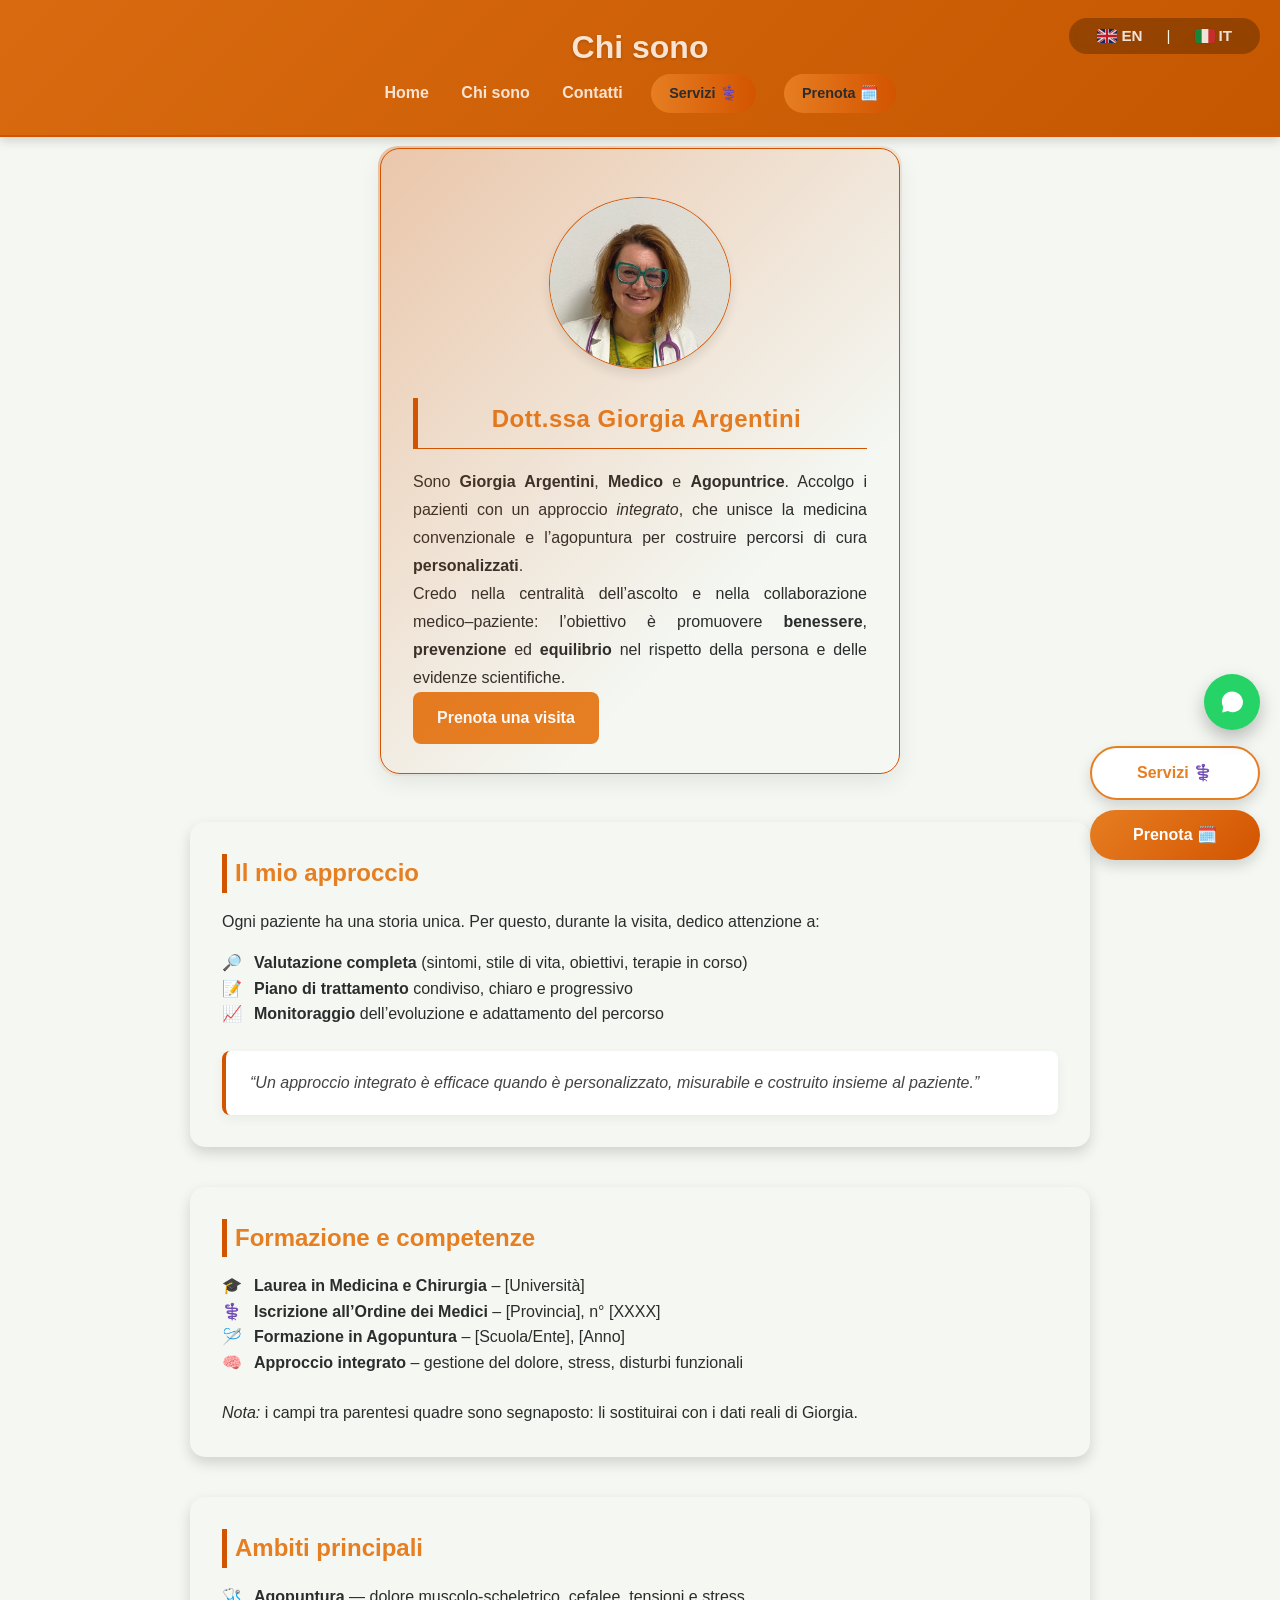
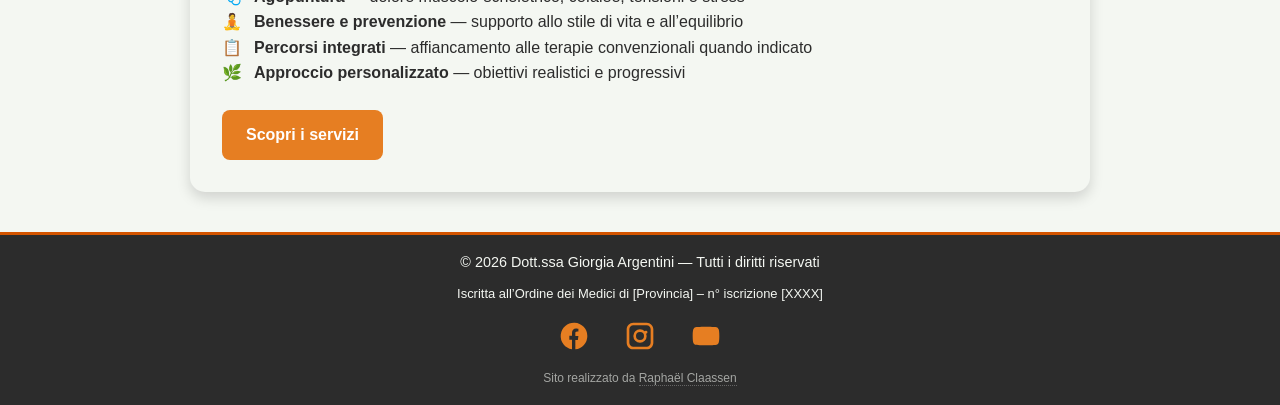
==== commit 7764c01b: "G-006 - ajouter mon nom dans le footer" ====
--- a/chi_sono.html
+++ b/chi_sono.html
@@ -28,7 +28,7 @@
       </a>
     </div>
 
-    <a href="index_it.html">Home</a>
+    <a href="index.html">Home</a>
     <a href="chi_sono.html" class="active">Chi sono</a>
     <a href="contatti.html">Contatti</a>
 
@@ -198,6 +198,10 @@
         </svg>
       </a>
     </div>
+    
+    <div class="credits">
+      Sito realizzato da <a href="https://tonsite.com" target="_blank">Raphaël Claassen</a>
+    </div>
 </footer>
 
 </body>
--- a/style.css
+++ b/style.css
@@ -1719,3 +1719,57 @@
   transform: translateY(-6px);
   box-shadow: 0 10px 22px rgba(0, 0, 0, 0.18);
 }
+
+
+/* =====================================
+   📱 Boutons flottants version mobile
+   ===================================== */
+@media (max-width: 768px) {
+
+  .floating {
+    min-width: auto;        /* enlève largeur minimale */
+    padding: 8px 14px;      /* moins de padding */
+    font-size: 0.85rem;     /* texte plus petit */
+    right: 14px;            /* un peu plus proche du bord */
+  }
+
+  #floating-servizi {
+    bottom: 85px;           /* ajuste empilement */
+  }
+
+  #floating-prenota {
+    bottom: 30px;
+  }
+
+}
+
+/* 📱 Ajustement mobile uniquement */
+@media (max-width: 768px) {
+
+  .whatsapp-float{
+    bottom: 135px;   /* rapproche des autres boutons */
+    width: 48px;     /* plus petit */
+    height: 48px;
+  }
+
+  .whatsapp-float svg{
+    width: 22px;
+    height: 22px;
+  }
+
+}
+.credits{
+  margin-top: 10px;
+  font-size: 0.75rem;
+  opacity: 0.6;
+}
+
+.credits a{
+  color: inherit;
+  text-decoration: none;
+  border-bottom: 1px dotted rgba(255,255,255,0.45);
+}
+
+.credits a:hover{
+  opacity: 1;
+}
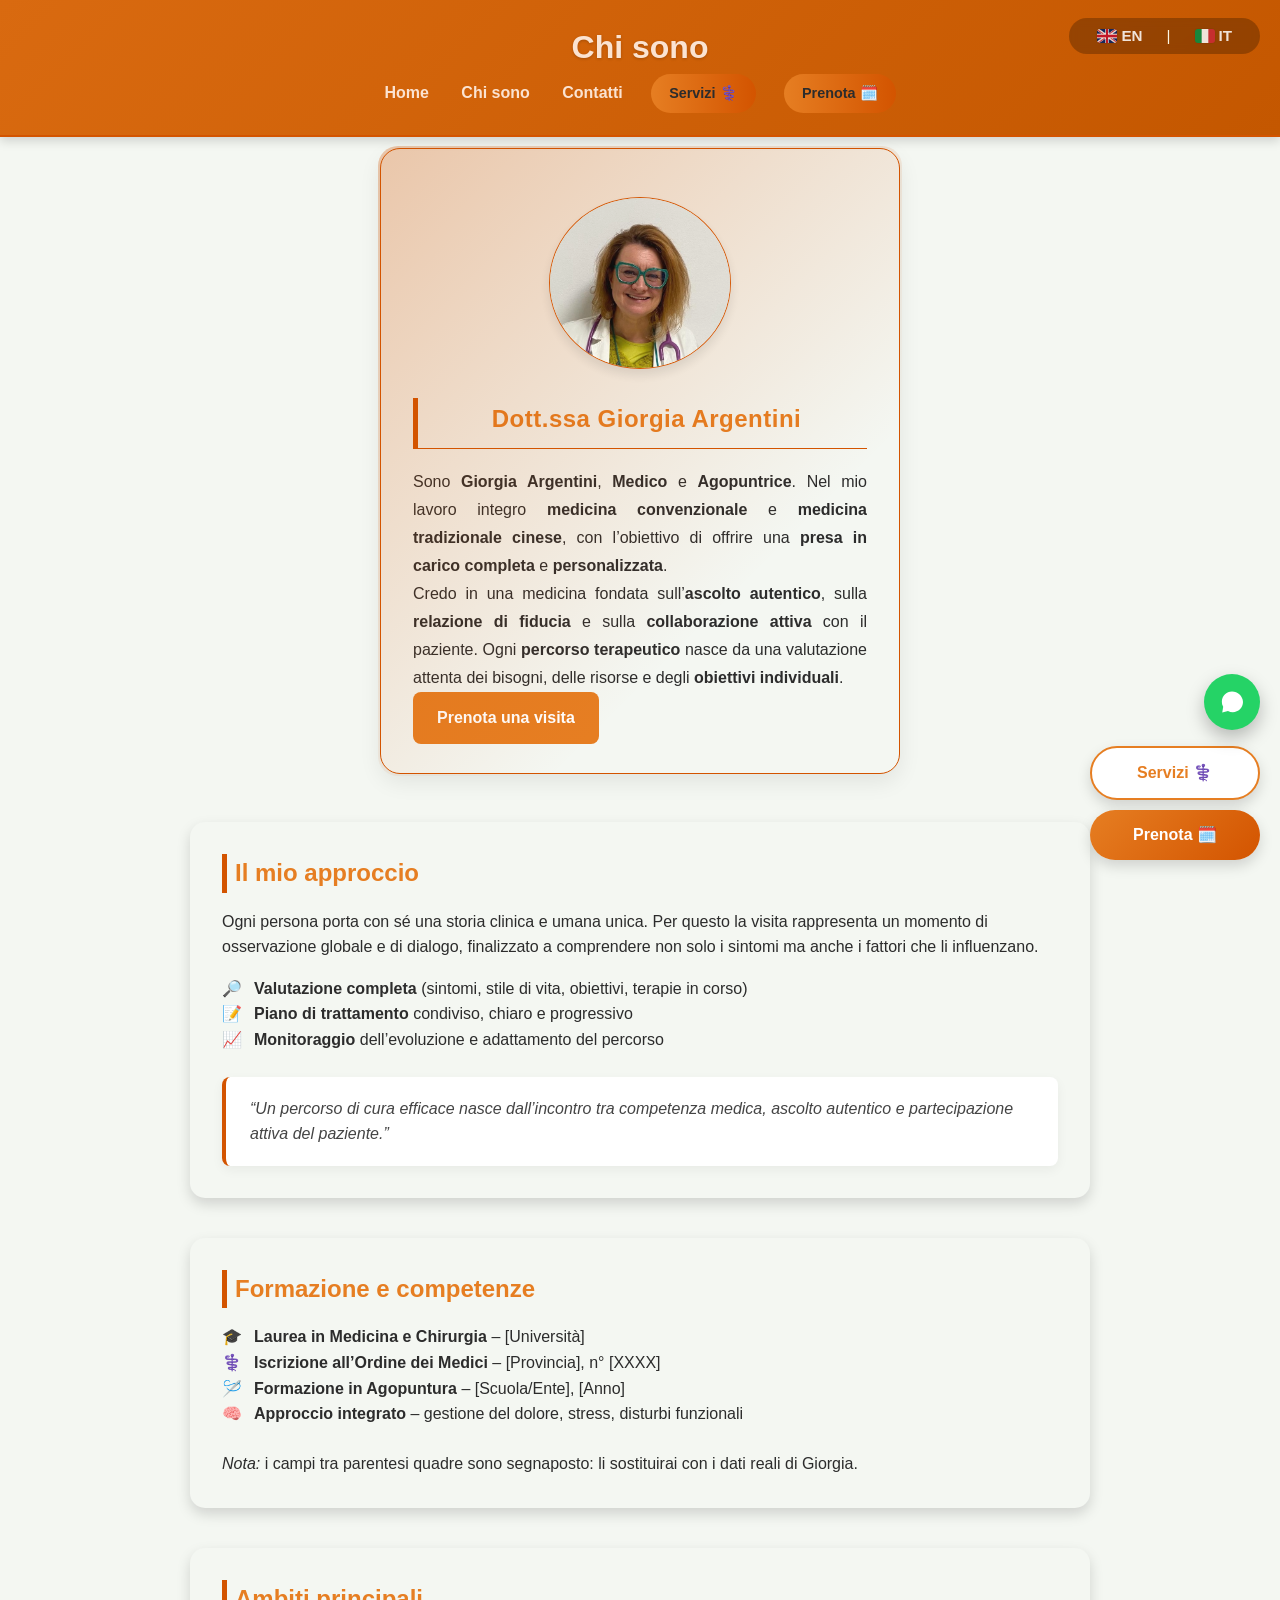
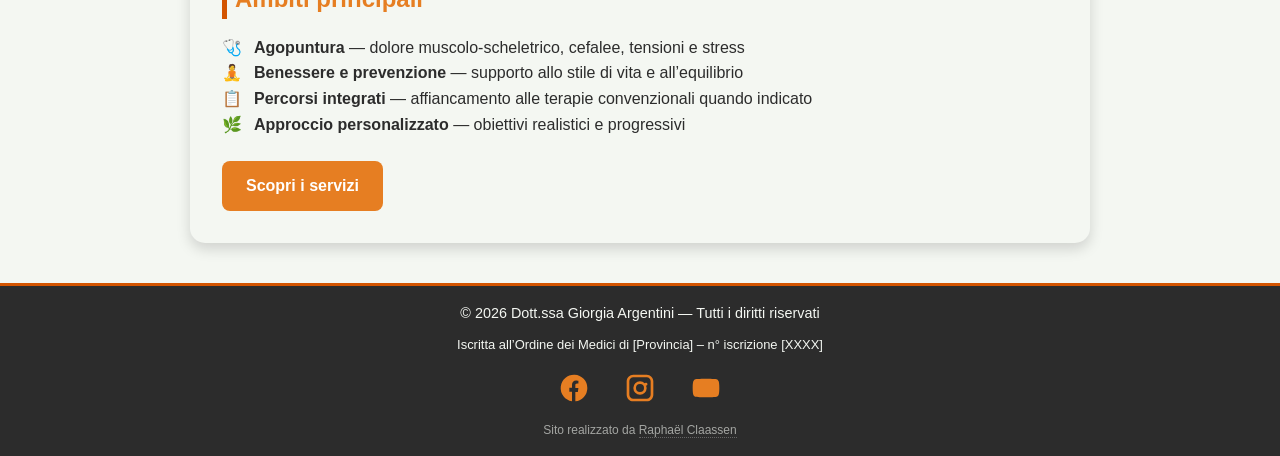
==== commit 545be68d: "G-011 - changer le contenu de tous les textes" ====
--- a/chi_sono.html
+++ b/chi_sono.html
@@ -53,14 +53,16 @@
     <div>
       <h2>Dott.ssa Giorgia Argentini</h2>
       <p>
-        Sono <strong>Giorgia Argentini</strong>, <strong>Medico</strong> e <strong>Agopuntrice</strong>.
-        Accolgo i pazienti con un approccio <em>integrato</em>, che unisce la medicina convenzionale
-        e l’agopuntura per costruire percorsi di cura <strong>personalizzati</strong>.
+      Sono <strong>Giorgia Argentini</strong>, <strong>Medico</strong> e <strong>Agopuntrice</strong>.
+      Nel mio lavoro integro <strong>medicina convenzionale</strong> e <strong>medicina tradizionale cinese</strong>,
+      con l’obiettivo di offrire una <strong>presa in carico completa</strong> e <strong>personalizzata</strong>.
       </p>
+
       <p>
-        Credo nella centralità dell’ascolto e nella collaborazione medico–paziente:
-        l’obiettivo è promuovere <strong>benessere</strong>, <strong>prevenzione</strong> ed
-        <strong>equilibrio</strong> nel rispetto della persona e delle evidenze scientifiche.
+      Credo in una medicina fondata sull’<strong>ascolto autentico</strong>,
+      sulla <strong>relazione di fiducia</strong> e sulla <strong>collaborazione attiva</strong> con il paziente.
+      Ogni <strong>percorso terapeutico</strong> nasce da una valutazione attenta dei bisogni,
+      delle risorse e degli <strong>obiettivi individuali</strong>.
       </p>
 
       <a href="contatti.html" class="btn">Prenota una visita</a>
@@ -71,7 +73,9 @@
   <section class="bio-section">
     <h2>Il mio approccio</h2>
     <p>
-      Ogni paziente ha una storia unica. Per questo, durante la visita, dedico attenzione a:
+    Ogni persona porta con sé una storia clinica e umana unica.
+    Per questo la visita rappresenta un momento di osservazione globale e di dialogo,
+    finalizzato a comprendere non solo i sintomi ma anche i fattori che li influenzano.
     </p>
       <ul>
         <li data-icon="🔎">
@@ -89,9 +93,9 @@
           dell’evoluzione e adattamento del percorso
         </li>
       </ul>
-    <blockquote>
-      “Un approccio integrato è efficace quando è personalizzato, misurabile e costruito insieme al paziente.”
-    </blockquote>
+      <blockquote>
+      “Un percorso di cura efficace nasce dall’incontro tra competenza medica, ascolto autentico e partecipazione attiva del paziente.”
+      </blockquote>
   </section>
 
   <!-- Formazione -->
--- a/style.css
+++ b/style.css
@@ -1772,4 +1772,248 @@
 
 .credits a:hover{
   opacity: 1;
-}+}
+/* =========================
+   📅 Booking (style eTermin)
+   ========================= */
+
+.booking-grid{
+  display: grid;
+  grid-template-columns: 1.1fr 0.9fr;
+  gap: 2rem;
+  align-items: start;
+  margin-top: 1rem;
+}
+
+.booking-services{
+  display: grid;
+  grid-template-columns: 1fr 1fr;
+  gap: 1.2rem;
+}
+
+.service-card{
+  text-align: left;
+  background: #fff;
+  border: 1px solid rgba(0,0,0,0.10);
+  border-radius: 16px;
+  padding: 1.2rem 1.2rem 1.1rem;
+  box-shadow: 0 6px 16px rgba(0,0,0,0.06);
+  cursor: pointer;
+  transition: transform .15s ease, box-shadow .2s ease, border-color .2s ease;
+}
+
+.service-card:hover{
+  transform: translateY(-2px);
+  box-shadow: 0 10px 22px rgba(0,0,0,0.10);
+}
+
+.service-card.active{
+  border-color: color-mix(in srgb, var(--accent-color) 65%, transparent);
+  box-shadow: 0 10px 22px rgba(0,0,0,0.12);
+}
+
+.service-card__title{
+  font-weight: 800;
+  color: var(--accent-color);
+  font-size: 1.05rem;
+  margin-bottom: .4rem;
+}
+
+.service-card__meta{
+  display: flex;
+  justify-content: space-between;
+  gap: 10px;
+  color: #666;
+  font-size: .92rem;
+  margin-bottom: .6rem;
+}
+
+.service-card__price{
+  font-weight: 700;
+  color: #444;
+}
+
+.service-card__desc{
+  color: #444;
+  line-height: 1.45;
+  font-size: .95rem;
+}
+
+/* Résumé à droite */
+.booking-summary h3{
+  margin: 0 0 .8rem;
+  color: var(--accent-color);
+}
+
+/* ✅ rend le résumé "posé" comme eTermin */
+.booking-summary{
+  position: sticky;
+  top: 110px; /* ajuste selon la hauteur de ton header */
+}
+
+.summary-box{
+  background: #fff;
+  border: 1px solid rgba(0,0,0,0.08);
+  border-radius: 16px;
+  padding: 1rem 1rem;
+  box-shadow: 0 6px 16px rgba(0,0,0,0.06);
+}
+
+.summary-step{
+  display: flex;
+  gap: 10px;
+  align-items: flex-start;
+  padding-bottom: .9rem;
+  border-bottom: 1px solid rgba(0,0,0,0.06);
+  margin-bottom: .9rem;
+}
+
+.step-dot{
+  width: 26px;
+  height: 26px;
+  border-radius: 999px;
+  display: inline-flex;
+  align-items: center;
+  justify-content: center;
+  background: color-mix(in srgb, var(--accent-light) 70%, white);
+  color: #333;
+  font-weight: 800;
+}
+
+.summary-line{
+  display: flex;
+  justify-content: space-between;
+  padding: .45rem 0;
+  color: #444;
+}
+
+.summary-hint{
+  margin-top: .9rem;
+  font-size: .92rem;
+  color: #555;
+}
+
+/* =========================
+   Steps + affichage conditionnel
+   ========================= */
+
+.step-title{
+  display:flex;
+  align-items:center;
+  gap:12px;
+  margin: 1.2rem 0 1rem;
+  color: var(--accent-color);
+  font-size: 1.05rem;
+}
+
+.step-title span{
+  width: 26px;
+  height: 26px;
+  border-radius: 999px;
+  display:flex;
+  align-items:center;
+  justify-content:center;
+  background: var(--accent-light);
+  font-weight:800;
+}
+
+.step-block{
+  margin-top: 1.2rem;
+}
+
+.is-hidden{
+  display: none;
+}
+
+/* =========================
+   Responsive (booking layout)
+   ========================= */
+@media (max-width: 900px){
+  .booking-grid{ grid-template-columns: 1fr; }
+  .booking-services{ grid-template-columns: 1fr; }
+  .booking-summary{ position: static; } /* sticky off sur mobile */
+}
+
+/* =========================
+   Cal.com embed – crop propre (haut + bas)
+   ========================= */
+:root{
+  --cal-crop-top: 24px;     /* coupe le ruban gris du haut */
+  --cal-mask-bottom: 120px; /* coupe branding / zone basse */
+  --cal-iframe-height: 680px; /* réduit l'espace vide */
+}
+
+.cal-embed{
+  margin-top: 1.6rem;
+  background: #fff;
+  border: 1px solid rgba(0,0,0,0.06);
+  border-radius: 16px;
+  box-shadow: 0 8px 20px rgba(0,0,0,0.08);
+  overflow: hidden;
+}
+
+.cal-embed__inner{
+  position: relative;
+  overflow: hidden;
+  border-radius: 16px;
+  background: var(--bg-color);
+}
+
+/* ✅ on remonte l'iframe pour cacher le haut */
+#cal-iframe{
+  display:block;
+  width:100%;
+  height: var(--cal-iframe-height);
+  border:0;
+  margin-top: calc(-1 * var(--cal-crop-top));
+}
+
+/* masque haut */
+.cal-embed__inner::before{
+  content:"";
+  position:absolute;
+  top:0; left:0; right:0;
+  height: var(--cal-crop-top);
+  background: var(--bg-color);
+  z-index:10;
+  pointer-events:none;
+}
+
+/* masque bas */
+.cal-embed__inner::after{
+  content:"";
+  position:absolute;
+  bottom:0; left:0; right:0;
+  height: var(--cal-mask-bottom);
+  background: var(--bg-color);
+  z-index:10;
+  pointer-events:none;
+}
+
+/* =========================
+   Mobile (cal.com)
+   ========================= */
+@media (max-width: 900px){
+  :root{
+    --cal-crop-top: 54px;
+    --cal-mask-bottom: 1px;
+    --cal-iframe-height: 720px;
+  }
+}
+
+.is-hidden{ display:none; }
+
+.step-actions{
+  display:flex;
+  justify-content:flex-end;
+  margin-top: 12px;
+}
+@media (max-width: 900px){
+  .step-actions{ justify-content: stretch; }
+  .step-actions .btn{ width:100%; text-align:center; }
+}
+
+#step3-title{
+  scroll-margin-top: 120px; /* ajuste si ton header est plus grand */
+}
+#step2-title{ scroll-margin-top: 120px; }
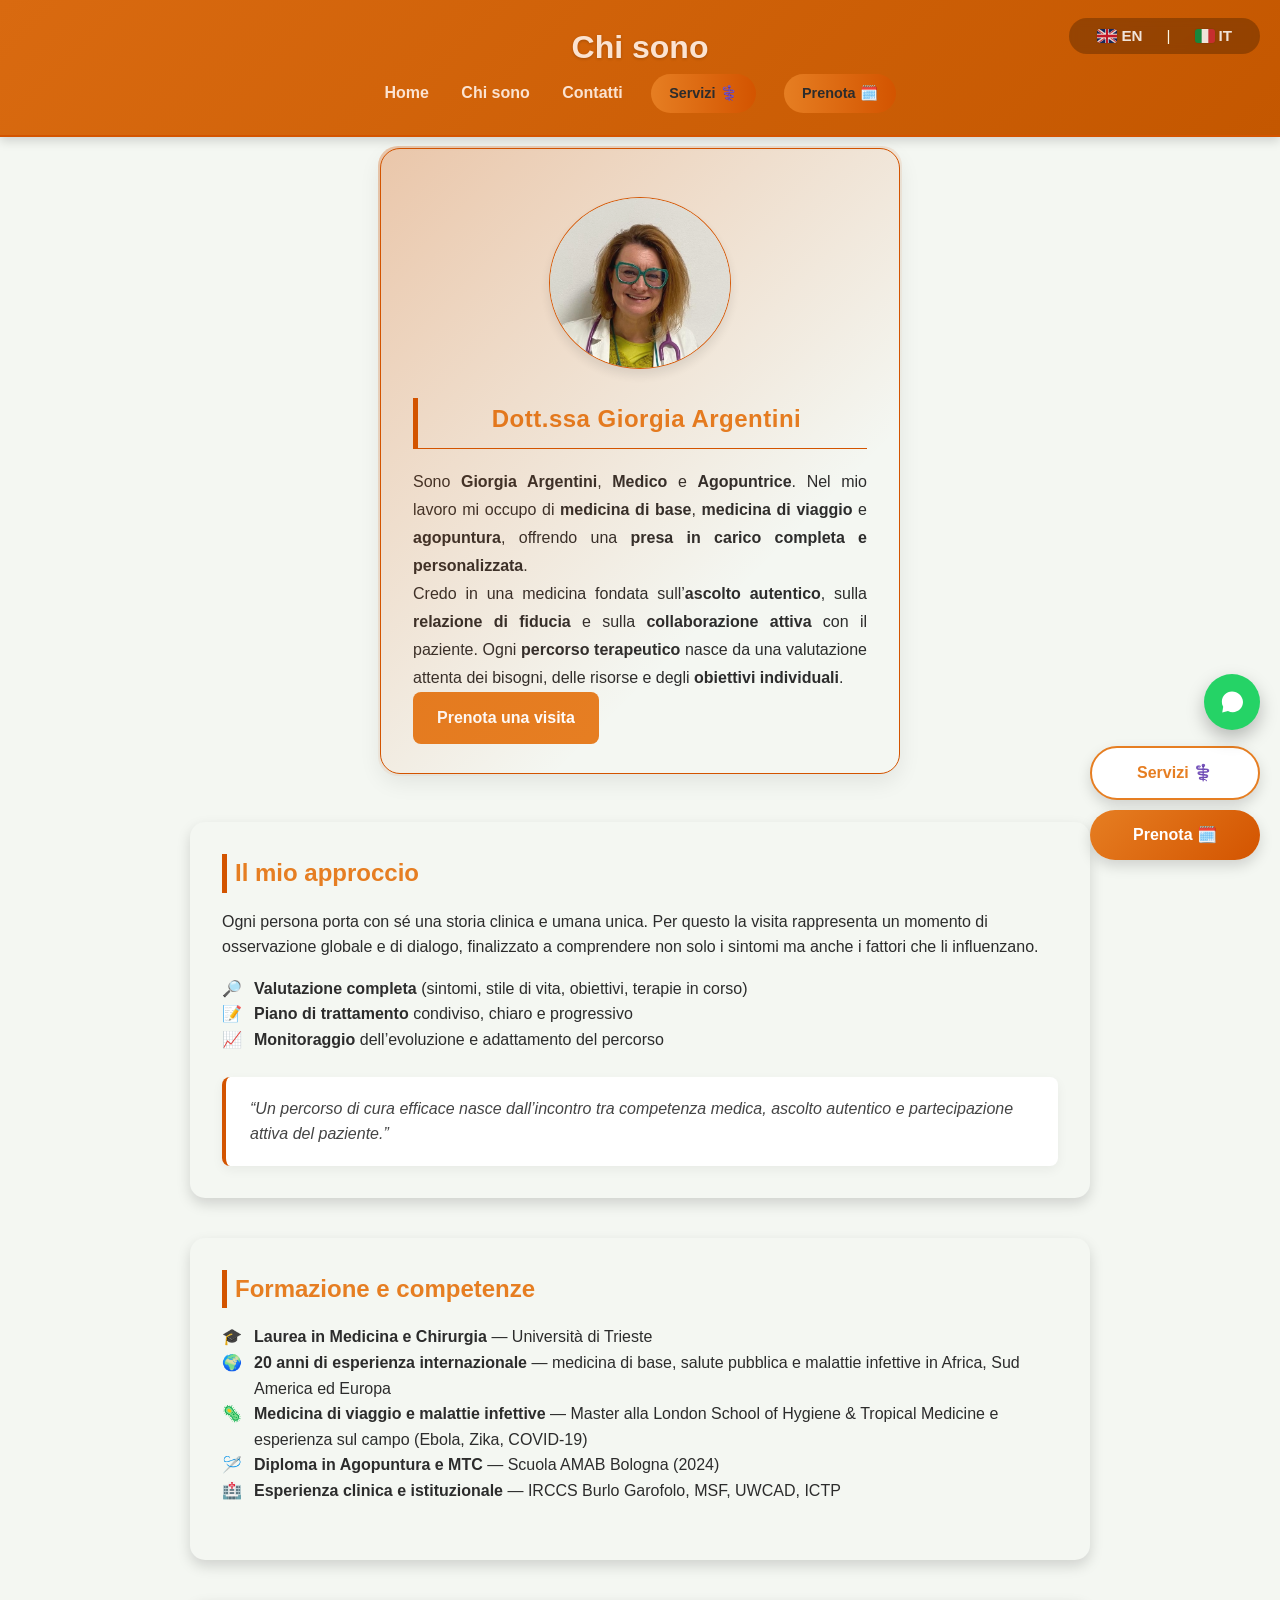
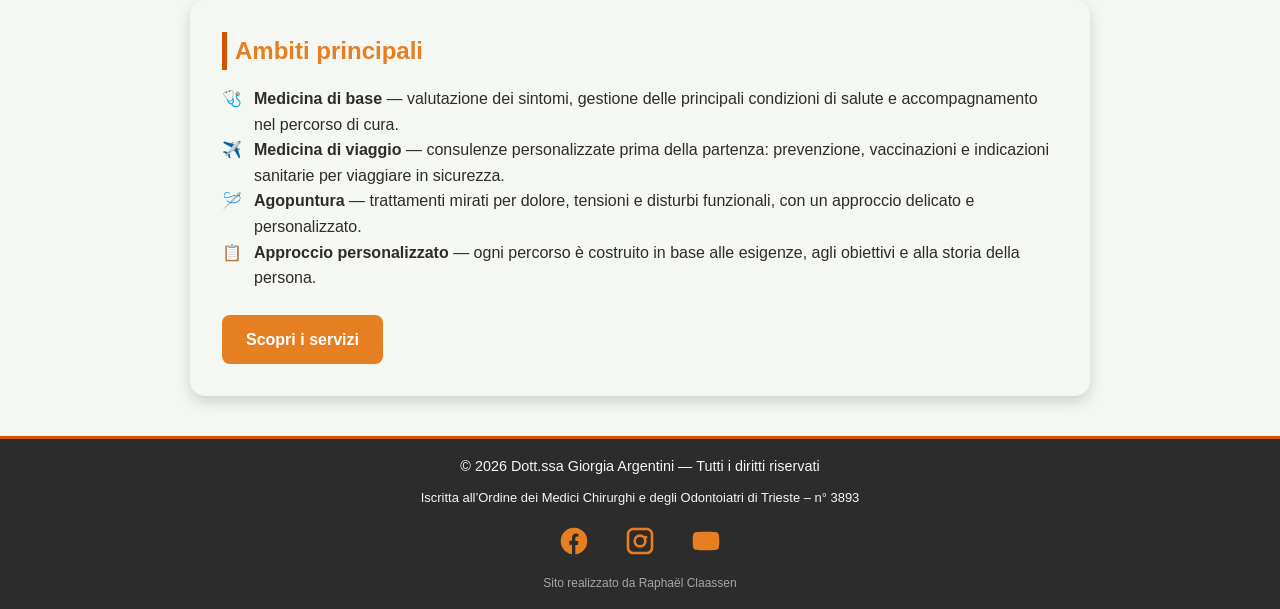
==== commit 963a99ba: "G-013 - finaliser" ====
--- a/chi_sono.html
+++ b/chi_sono.html
@@ -54,8 +54,8 @@
       <h2>Dott.ssa Giorgia Argentini</h2>
       <p>
       Sono <strong>Giorgia Argentini</strong>, <strong>Medico</strong> e <strong>Agopuntrice</strong>.
-      Nel mio lavoro integro <strong>medicina convenzionale</strong> e <strong>medicina tradizionale cinese</strong>,
-      con l’obiettivo di offrire una <strong>presa in carico completa</strong> e <strong>personalizzata</strong>.
+      Nel mio lavoro mi occupo di <strong>medicina di base</strong>, <strong>medicina di viaggio</strong> e <strong>agopuntura</strong>,
+      offrendo una <strong>presa in carico completa e personalizzata</strong>.
       </p>
 
       <p>
@@ -102,26 +102,49 @@
   <section class="workshops">
    <h2>Formazione e competenze</h2>
     <ul>
-      <li data-icon="🎓"><strong>Laurea in Medicina e Chirurgia</strong> – [Università]</li>
-      <li data-icon="⚕️"><strong>Iscrizione all’Ordine dei Medici</strong> – [Provincia], n° [XXXX]</li>
-      <li data-icon="🪡"><strong>Formazione in Agopuntura</strong> – [Scuola/Ente], [Anno]</li>
-      <li data-icon="🧠"><strong>Approccio integrato</strong> – gestione del dolore, stress, disturbi funzionali</li>
+      <li data-icon="🎓">
+        <strong>Laurea in Medicina e Chirurgia</strong> — Università di Trieste
+      </li>
+
+      <li data-icon="🌍">
+        <strong>20 anni di esperienza internazionale</strong> — medicina di base, salute pubblica e malattie infettive in Africa, Sud America ed Europa
+      </li>
+
+      <li data-icon="🦠">
+        <strong>Medicina di viaggio e malattie infettive</strong> — Master alla London School of Hygiene & Tropical Medicine e esperienza sul campo (Ebola, Zika, COVID-19)
+      </li>
+
+      <li data-icon="🪡">
+        <strong>Diploma in Agopuntura e MTC</strong> — Scuola AMAB Bologna (2024)
+      </li>
+
+      <li data-icon="🏥">
+        <strong>Esperienza clinica e istituzionale</strong> — IRCCS Burlo Garofolo, MSF, UWCAD, ICTP
+      </li>
     </ul>
 
-    <p style="margin-top: 1rem;">
-      <em>Nota:</em> i campi tra parentesi quadre sono segnaposto: li sostituirai con i dati reali di Giorgia.
-    </p>
   </section>
 
   <!-- Aree principali -->
   <section class="cv">
     <h2>Ambiti principali</h2>
-    <ul>
-      <li data-icon="🩺"><strong>Agopuntura</strong> — dolore muscolo-scheletrico, cefalee, tensioni e stress</li>
-      <li data-icon="🧘"><strong>Benessere e prevenzione</strong> — supporto allo stile di vita e all’equilibrio</li>
-      <li data-icon="📋"><strong>Percorsi integrati</strong> — affiancamento alle terapie convenzionali quando indicato</li>
-      <li data-icon="🌿"><strong>Approccio personalizzato</strong> — obiettivi realistici e progressivi</li>
-    </ul>
+      <ul>
+        <li data-icon="🩺">
+          <strong>Medicina di base</strong> — valutazione dei sintomi, gestione delle principali condizioni di salute e accompagnamento nel percorso di cura.
+        </li>
+
+        <li data-icon="✈️">
+          <strong>Medicina di viaggio</strong> — consulenze personalizzate prima della partenza: prevenzione, vaccinazioni e indicazioni sanitarie per viaggiare in sicurezza.
+        </li>
+
+        <li data-icon="🪡">
+          <strong>Agopuntura</strong> — trattamenti mirati per dolore, tensioni e disturbi funzionali, con un approccio delicato e personalizzato.
+        </li>
+
+        <li data-icon="📋">
+          <strong>Approccio personalizzato</strong> — ogni percorso è costruito in base alle esigenze, agli obiettivi e alla storia della persona.
+        </li>
+      </ul>
 
     <a href="servizi.html" class="btn">Scopri i servizi</a>
   </section>
@@ -180,17 +203,17 @@
   © 2026 Dott.ssa Giorgia Argentini — Tutti i diritti riservati
 
   <div style="margin-top:10px; font-size:0.9em;">
-    Iscritta all’Ordine dei Medici di [Provincia] – n° iscrizione [XXXX]
+    Iscritta all’Ordine dei Medici Chirurghi e degli Odontoiatri di Trieste – n° 3893
   </div>
 
     <div class="social-links">
-      <a href="https://www.facebook.com/profile.php?id=61558747770364" target="_blank" class="social-icon facebook" aria-label="Facebook">
+      <a href="https://www.facebook.com/p/Alaya-Center-Trieste-61580237623979/" target="_blank" class="social-icon facebook" aria-label="Facebook">
         <svg xmlns="http://www.w3.org/2000/svg" width="32" height="32" fill="currentColor" viewBox="0 0 24 24">
           <path d="M22 12a10 10 0 1 0-11.5 9.9v-7h-2v-3h2v-2.3c0-2 1.2-3.2 3-3.2.9 0 1.8.2 1.8.2v2h-1c-1 0-1.3.6-1.3 1.2V12h2.3l-.4 3h-1.9v7A10 10 0 0 0 22 12z"/>
         </svg>
       </a>
 
-      <a href="https://www.instagram.com/ta-page" target="_blank" class="social-icon instagram" aria-label="Instagram">
+      <a href="https://www.instagram.com/alaya.center.trieste/" target="_blank" class="social-icon instagram" aria-label="Instagram">
         <svg xmlns="http://www.w3.org/2000/svg" width="32" height="32" fill="currentColor" viewBox="0 0 24 24">
           <path d="M7 2C4.2 2 2 4.2 2 7v10c0 2.8 2.2 5 5 5h10c2.8 0 5-2.2 5-5V7c0-2.8-2.2-5-5-5H7zm10 2c1.7 0 3 1.3 3 3v10c0 1.7-1.3 3-3 3H7c-1.7 0-3-1.3-3-3V7c0-1.7 1.3-3 3-3h10zm-5 3a5 5 0 100 10 5 5 0 000-10zm0 2a3 3 0 110 6 3 3 0 010-6zm4.5-.9a1.1 1.1 0 100 2.2 1.1 1.1 0 000-2.2z"/>
         </svg>
@@ -204,7 +227,7 @@
     </div>
     
     <div class="credits">
-      Sito realizzato da <a href="https://tonsite.com" target="_blank">Raphaël Claassen</a>
+      Sito realizzato da Raphaël Claassen
     </div>
 </footer>
 
